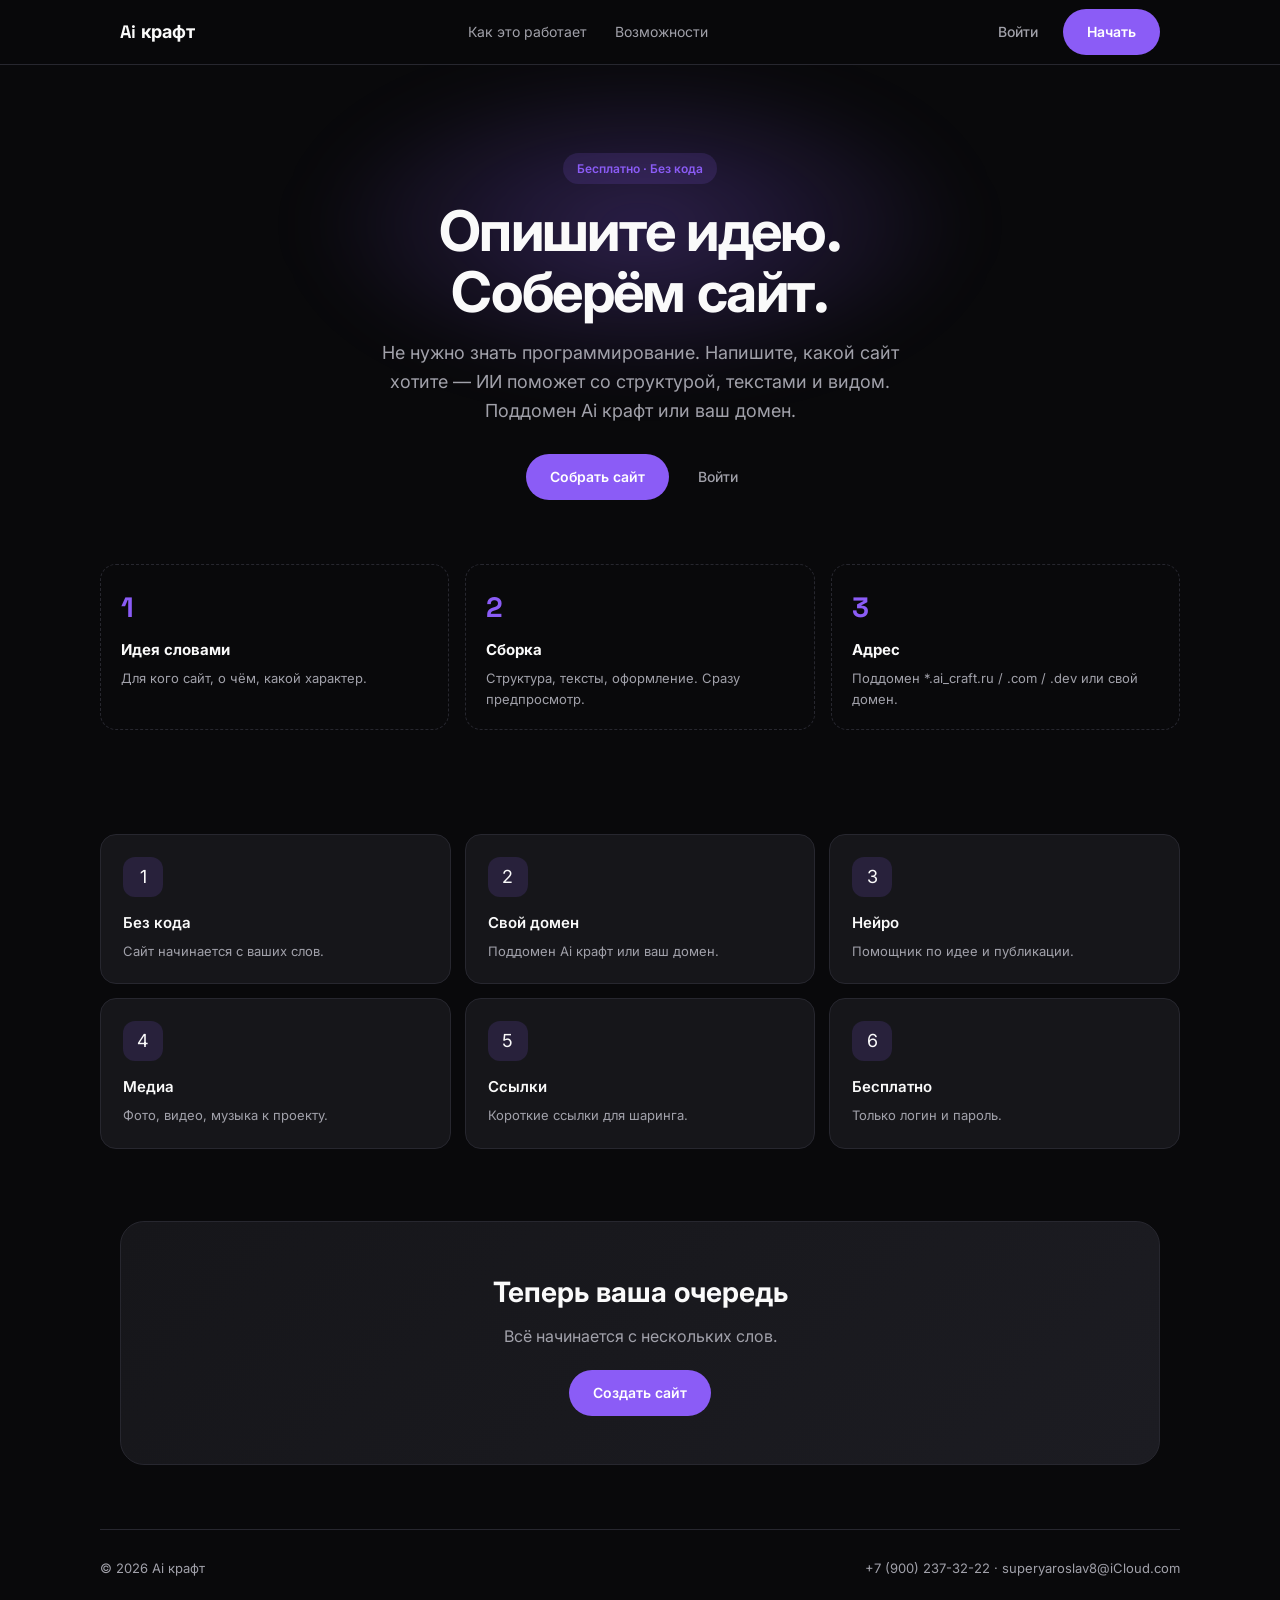
==== index.html @ 7af2c80d "Host-AI style: describe idea, build, choose subdomain or custom domain" ====
<!DOCTYPE html>
<html lang="ru">
<head>
  <meta charset="UTF-8">
  <meta name="viewport" content="width=device-width, initial-scale=1">
  <title>Ai крафт — опишите идею, соберём сайт</title>
  <meta name="description" content="Создайте и разместите сайт с помощью ИИ. Без кода. Поддомен или свой домен.">
  <link rel="stylesheet" href="css/style.css">
  <link href="https://fonts.googleapis.com/css2?family=Inter:wght@400;500;600;700&family=Space+Grotesk:wght@600;700&display=swap" rel="stylesheet">
</head>
<body>
  <header class="header">
    <div class="container header-inner">
      <a href="index.html" class="logo">Ai крафт</a>
      <nav class="nav">
        <a href="#how">Как это работает</a>
        <a href="#features">Возможности</a>
      </nav>
      <div class="header-actions">
        <a class="btn-ghost" href="pages/login.html">Войти</a>
        <a class="btn-primary" href="pages/register.html">Начать</a>
      </div>
    </div>
  </header>
  <section class="hero container">
    <div class="hero-glow"></div>
    <div class="hero-badge">Бесплатно · Без кода</div>
    <h1>Опишите идею.<br>Соберём сайт.</h1>
    <p>Не нужно знать программирование. Напишите, какой сайт хотите — ИИ поможет со структурой, текстами и видом. Поддомен Ai крафт или ваш домен.</p>
    <div class="hero-cta">
      <a class="btn-primary" href="pages/register.html">Собрать сайт</a>
      <a class="btn-ghost" href="pages/login.html">Войти</a>
    </div>
  </section>
  <section class="container steps" id="how">
    <div class="steps-grid">
      <div class="step"><div class="step-n">1</div><h3>Идея словами</h3><p>Для кого сайт, о чём, какой характер.</p></div>
      <div class="step"><div class="step-n">2</div><h3>Сборка</h3><p>Структура, тексты, оформление. Сразу предпросмотр.</p></div>
      <div class="step"><div class="step-n">3</div><h3>Адрес</h3><p>Поддомен *.ai_craft.ru / .com / .dev или свой домен.</p></div>
    </div>
  </section>
  <section class="container features" id="features">
    <div class="feature"><div class="feature-ico">1</div><h3>Без кода</h3><p>Сайт начинается с ваших слов.</p></div>
    <div class="feature"><div class="feature-ico">2</div><h3>Свой домен</h3><p>Поддомен Ai крафт или ваш домен.</p></div>
    <div class="feature"><div class="feature-ico">3</div><h3>Нейро</h3><p>Помощник по идее и публикации.</p></div>
    <div class="feature"><div class="feature-ico">4</div><h3>Медиа</h3><p>Фото, видео, музыка к проекту.</p></div>
    <div class="feature"><div class="feature-ico">5</div><h3>Ссылки</h3><p>Короткие ссылки для шаринга.</p></div>
    <div class="feature"><div class="feature-ico">6</div><h3>Бесплатно</h3><p>Только логин и пароль.</p></div>
  </section>
  <div class="container"><div class="cta-block"><h2>Теперь ваша очередь</h2><p>Всё начинается с нескольких слов.</p><a class="btn-primary" href="pages/register.html">Создать сайт</a></div></div>
  <footer class="container footer-mini"><span>© 2026 Ai крафт</span><span><a href="tel:+79002373222">+7 (900) 237-32-22</a> · <a href="mailto:superyaroslav8@iCloud.com">superyaroslav8@iCloud.com</a></span></footer>
  <script src="js/core.js"></script>
</body>
</html>
---- css/style.css ----
/* Ai крафт — clean, stylish, simple */
*,*::before,*::after{box-sizing:border-box;margin:0;padding:0}
:root,[data-theme="dark"]{
  --bg:#09090b;--bg-alt:#0f0f12;--surface:#16161a;--surface-2:#1c1c22;
  --border:#27272f;--text:#fafafa;--text-muted:#a1a1aa;
  --accent:#8b5cf6;--accent-soft:rgba(139,92,246,.15);
  --danger:#f87171;--ok:#34d399;--radius:16px;
  --shadow:0 20px 50px rgba(0,0,0,.4);
  --font:Inter,system-ui,-apple-system,sans-serif;
  --display:"Space Grotesk",Inter,sans-serif;
}
[data-theme="light"]{
  --bg:#fafafa;--bg-alt:#ffffff;--surface:#ffffff;--surface-2:#f4f4f5;
  --border:#e4e4e7;--text:#18181b;--text-muted:#71717a;
  --accent-soft:rgba(139,92,246,.1);
  --shadow:0 20px 50px rgba(0,0,0,.08);
}
html{scroll-behavior:smooth}
body{font-family:var(--font);background:var(--bg);color:var(--text);line-height:1.6;min-height:100vh;-webkit-font-smoothing:antialiased}
a{color:inherit;text-decoration:none}
button,input,textarea,select{font:inherit}
button{cursor:pointer;border:none;background:none;color:inherit}
.container{max-width:1080px;margin:0 auto;padding:0 20px}
.btn-primary{display:inline-flex;align-items:center;justify-content:center;gap:8px;padding:12px 24px;background:var(--accent);color:#fff;font-weight:600;font-size:14px;border-radius:999px;transition:transform .15s,box-shadow .15s,opacity .15s}
.btn-primary:hover{transform:translateY(-1px);box-shadow:0 10px 28px color-mix(in srgb,var(--accent) 45%,transparent)}
.btn-primary:disabled{opacity:.55;pointer-events:none}
.btn-ghost{display:inline-flex;align-items:center;padding:10px 16px;border-radius:999px;color:var(--text-muted);border:1px solid transparent;font-size:14px;font-weight:500;transition:.15s}
.btn-ghost:hover{color:var(--text);border-color:var(--border);background:var(--surface)}
.btn-sm{padding:8px 14px;font-size:13px}
.btn-block{width:100%}
.header{position:sticky;top:0;z-index:50;background:color-mix(in srgb,var(--bg) 80%,transparent);backdrop-filter:blur(18px);border-bottom:1px solid var(--border)}
.header-inner{display:flex;align-items:center;justify-content:space-between;height:64px}
.logo{display:flex;align-items:center;gap:10px;font-family:var(--display);font-weight:700;font-size:18px}
.logo-mark{width:30px;height:30px;border-radius:9px;background:linear-gradient(135deg,var(--accent),#ec4899);display:grid;place-items:center;color:#fff;font-size:13px}
.nav{display:flex;gap:28px}
.nav a{font-size:14px;color:var(--text-muted)}
.nav a:hover{color:var(--text)}
.header-actions{display:flex;gap:8px;align-items:center}
.hero{padding:88px 0 64px;text-align:center;position:relative}
.hero-glow{position:absolute;left:50%;top:0;transform:translateX(-50%);width:min(680px,90vw);height:320px;background:radial-gradient(ellipse at center,color-mix(in srgb,var(--accent) 28%,transparent),transparent 70%);filter:blur(30px);pointer-events:none}
.hero-badge{display:inline-flex;padding:6px 14px;border-radius:999px;background:var(--accent-soft);color:var(--accent);font-size:12px;font-weight:600;margin-bottom:18px}
.hero h1{position:relative;font-family:var(--display);font-size:clamp(34px,5.5vw,56px);line-height:1.08;letter-spacing:-.03em;margin-bottom:16px;font-weight:700}
.hero p{position:relative;color:var(--text-muted);font-size:clamp(15px,2vw,18px);max-width:520px;margin:0 auto 28px}
.hero-cta{position:relative;display:flex;gap:12px;justify-content:center;flex-wrap:wrap}
.features{display:grid;grid-template-columns:repeat(3,1fr);gap:14px;padding:24px 0 72px}
.feature{background:var(--surface);border:1px solid var(--border);border-radius:var(--radius);padding:22px;transition:border-color .2s,transform .2s}
.feature:hover{border-color:color-mix(in srgb,var(--accent) 40%,var(--border));transform:translateY(-2px)}
.feature-ico{width:40px;height:40px;border-radius:12px;background:var(--accent-soft);display:grid;place-items:center;font-size:18px;margin-bottom:14px}
.feature h3{font-size:15px;font-weight:600;margin-bottom:6px}
.feature p{font-size:13px;color:var(--text-muted);line-height:1.55}
.steps{padding:0 0 80px}
.steps-grid{display:grid;grid-template-columns:repeat(3,1fr);gap:16px}
.step{padding:20px;border-radius:var(--radius);border:1px dashed var(--border)}
.step-n{font-family:var(--display);font-size:28px;font-weight:700;color:var(--accent);margin-bottom:8px}
.step h3{font-size:15px;margin-bottom:6px}
.step p{font-size:13px;color:var(--text-muted)}
.cta-block{text-align:center;padding:48px 24px;margin:0 0 64px;border-radius:24px;background:linear-gradient(135deg,var(--surface),var(--surface-2));border:1px solid var(--border)}
.cta-block h2{font-family:var(--display);font-size:28px;margin-bottom:10px}
.cta-block p{color:var(--text-muted);margin-bottom:20px}
.footer-mini{padding:28px 0 40px;border-top:1px solid var(--border);font-size:13px;color:var(--text-muted);display:flex;flex-wrap:wrap;gap:12px;justify-content:space-between}
.footer-mini a:hover{color:var(--accent)}
.auth-page{min-height:100vh;display:grid;place-items:center;padding:24px;background:radial-gradient(ellipse at 50% 0%,color-mix(in srgb,var(--accent) 18%,transparent),transparent 55%),var(--bg)}
.auth-card{width:100%;max-width:380px;background:var(--surface);border:1px solid var(--border);border-radius:20px;padding:32px 26px;box-shadow:var(--shadow)}
.auth-card h1{font-family:var(--display);font-size:24px;text-align:center;margin:14px 0 4px}
.auth-card .sub{text-align:center;color:var(--text-muted);font-size:13px;margin-bottom:22px}
.form-group{margin-bottom:12px}
.form-group label{display:block;font-size:12px;color:var(--text-muted);margin-bottom:6px;font-weight:500}
.form-group input,.form-group textarea,.form-group select{width:100%;padding:12px 14px;border-radius:12px;border:1px solid var(--border);background:var(--bg);color:var(--text);outline:none}
.form-group input:focus,.form-group textarea:focus{border-color:var(--accent)}
.form-group textarea{min-height:110px;resize:vertical}
.auth-error{display:none;background:rgba(248,113,113,.12);border:1px solid rgba(248,113,113,.3);color:var(--danger);padding:10px 12px;border-radius:10px;font-size:13px;margin-bottom:12px}
.auth-error.show{display:block}
.auth-foot{text-align:center;margin-top:16px;font-size:13px;color:var(--text-muted)}
.auth-foot a{color:var(--accent);font-weight:600}
.app{display:flex;min-height:100vh}
.sidebar{width:240px;background:var(--bg-alt);border-right:1px solid var(--border);padding:16px 12px;display:flex;flex-direction:column;position:fixed;inset:0 auto 0 0;z-index:40}
.sidebar .logo{padding:8px 10px;margin-bottom:20px}
.side-nav{display:flex;flex-direction:column;gap:2px;flex:1}
.side-nav a{display:flex;align-items:center;gap:10px;padding:10px 12px;border-radius:10px;font-size:13px;color:var(--text-muted)}
.side-nav a:hover{background:var(--surface);color:var(--text)}
.side-nav a.active{background:var(--accent-soft);color:var(--accent);font-weight:600}
.side-user{border-top:1px solid var(--border);padding:14px 10px 6px;font-size:12px;color:var(--text-muted)}
.side-user strong{display:block;color:var(--text);font-size:13px;margin-bottom:4px}
.main{margin-left:240px;flex:1;padding:24px 28px;min-width:0}
.page-head{display:flex;align-items:center;justify-content:space-between;gap:14px;margin-bottom:22px;flex-wrap:wrap}
.page-head h1{font-family:var(--display);font-size:24px;font-weight:700}
.grid-cards{display:grid;grid-template-columns:repeat(auto-fill,minmax(250px,1fr));gap:14px}
.card{background:var(--surface);border:1px solid var(--border);border-radius:var(--radius);padding:18px}
.card h3{font-size:15px;margin-bottom:4px}
.card .meta{font-size:12px;color:var(--accent);margin-bottom:8px;font-weight:500}
.card p{font-size:13px;color:var(--text-muted);margin-bottom:12px}
.card-actions{display:flex;flex-wrap:wrap;gap:6px}
.card-actions a,.card-actions button{font-size:12px;padding:7px 11px;border-radius:8px;background:var(--bg);border:1px solid var(--border);color:var(--text-muted)}
.empty{text-align:center;padding:56px 20px;color:var(--text-muted);background:var(--surface);border:1px dashed var(--border);border-radius:var(--radius)}
.empty h3{color:var(--text);margin-bottom:6px;font-size:17px}
.create-layout{display:grid;grid-template-columns:1fr 1fr;gap:16px}
.prompt-box,.preview-panel{background:var(--surface);border:1px solid var(--border);border-radius:18px}
.prompt-box{padding:22px}
.prompt-box h2{font-family:var(--display);font-size:20px;margin-bottom:6px}
.prompt-box .hint{color:var(--text-muted);font-size:13px;margin-bottom:16px}
.domain-row{display:flex;gap:8px;flex-wrap:wrap;margin:10px 0 16px}
.chip{padding:8px 12px;border-radius:999px;border:1px solid var(--border);font-size:12px;cursor:pointer;background:var(--bg)}
.chip.active{border-color:var(--accent);background:var(--accent-soft);color:var(--accent);font-weight:600}
.preview-panel{overflow:hidden;min-height:400px;display:flex;flex-direction:column}
.preview-bar{display:flex;align-items:center;gap:8px;padding:10px 14px;border-bottom:1px solid var(--border);background:var(--surface-2);font-size:12px;color:var(--text-muted)}
.dot{width:8px;height:8px;border-radius:50%}
.dot.r{background:#ff5f57}.dot.y{background:#febc2e}.dot.g{background:#28c840}
.preview-frame{flex:1;border:0;width:100%;background:#fff;min-height:340px}
.editor-shell{display:flex;flex-direction:column;height:calc(100vh - 100px);background:var(--bg);border:1px solid var(--border);border-radius:14px;overflow:hidden}
.editor-toolbar{display:flex;align-items:center;justify-content:space-between;padding:8px 12px;background:var(--surface-2);border-bottom:1px solid var(--border);font-size:12px;color:var(--text-muted)}
.editor-body{display:grid;grid-template-columns:1fr 1fr;flex:1;min-height:0}
.editor-code{display:flex;flex-direction:column;min-height:0;border-right:1px solid var(--border)}
.editor-tabs{display:flex;gap:2px;background:var(--surface-2);padding:6px 8px;overflow-x:auto}
[data-tabs="bottom"] .editor-tabs{order:2;border-top:1px solid var(--border)}
.tab{padding:7px 12px;border-radius:8px;font-size:12px;color:var(--text-muted)}
.tab.active{background:var(--surface);color:var(--text);font-weight:600}
.editor-area{flex:1;min-height:0;order:1}
.editor-area textarea{width:100%;height:100%;min-height:280px;border:0;resize:none;padding:14px;background:var(--bg);color:var(--text);font-family:ui-monospace,Menlo,Consolas,monospace;font-size:13px;line-height:1.55;outline:none}
.editor-preview iframe{width:100%;height:100%;border:0;min-height:280px;background:#fff}
.settings-grid{display:grid;gap:12px;max-width:560px}
.setting-row{display:flex;align-items:center;justify-content:space-between;gap:14px;padding:16px;background:var(--surface);border:1px solid var(--border);border-radius:var(--radius)}
.setting-row h3{font-size:14px}
.setting-row p{font-size:12px;color:var(--text-muted)}
.swatches{display:flex;gap:8px;flex-wrap:wrap}
.swatch{width:28px;height:28px;border-radius:50%;border:2px solid transparent;cursor:pointer}
.swatch.active{border-color:var(--text);box-shadow:0 0 0 2px var(--bg),0 0 0 4px var(--accent)}
.toggle-group{display:flex;gap:6px}
.toggle-group button{padding:8px 12px;border-radius:8px;border:1px solid var(--border);font-size:12px;background:var(--bg)}
.toggle-group button.active{border-color:var(--accent);background:var(--accent-soft);color:var(--accent);font-weight:600}
.neuro-layout{display:grid;grid-template-columns:1fr minmax(280px,360px);gap:16px}
.neuro-panel{background:var(--surface);border:1px solid var(--border);border-radius:16px;display:flex;flex-direction:column;height:min(68vh,540px);overflow:hidden}
.neuro-head{display:flex;gap:12px;align-items:center;padding:14px 16px;border-bottom:1px solid var(--border)}
.neuro-avatar{width:36px;height:36px;border-radius:11px;background:linear-gradient(135deg,var(--accent),#ec4899);color:#fff;display:grid;place-items:center;font-weight:700}
.neuro-sub{font-size:12px;color:var(--text-muted)}
.neuro-messages{flex:1;overflow:auto;padding:14px;display:flex;flex-direction:column;gap:8px}
.neuro-bubble{max-width:88%;padding:10px 12px;border-radius:14px;font-size:13px;line-height:1.5}
.neuro-bubble.bot{background:var(--surface-2);align-self:flex-start}
.neuro-bubble.user{background:var(--accent);color:#fff;align-self:flex-end}
.neuro-form{display:flex;gap:8px;padding:12px;border-top:1px solid var(--border)}
.neuro-form input{flex:1;padding:10px 12px;border-radius:12px;border:1px solid var(--border);background:var(--bg);color:var(--text);outline:none}
.table{width:100%;border-collapse:collapse;font-size:13px}
.table th,.table td{text-align:left;padding:12px 10px;border-bottom:1px solid var(--border)}
.table th{color:var(--text-muted);font-weight:500;font-size:12px}
.mobile-nav{display:none;position:fixed;bottom:0;left:0;right:0;z-index:45;background:var(--bg-alt);border-top:1px solid var(--border);padding:8px 6px calc(8px + env(safe-area-inset-bottom));justify-content:space-around}
.mobile-nav a{font-size:11px;color:var(--text-muted);text-align:center;padding:6px 4px;border-radius:8px;min-width:56px}
.mobile-nav a.active{color:var(--accent);background:var(--accent-soft)}
@media(max-width:900px){.features,.steps-grid{grid-template-columns:1fr 1fr}.create-layout,.editor-body,.neuro-layout{grid-template-columns:1fr}.nav{display:none}}
@media(max-width:720px){.sidebar{display:none}.main{margin-left:0;padding:16px 14px 88px}.features,.steps-grid{grid-template-columns:1fr}.mobile-nav{display:flex}.hero{padding:64px 0 48px}}
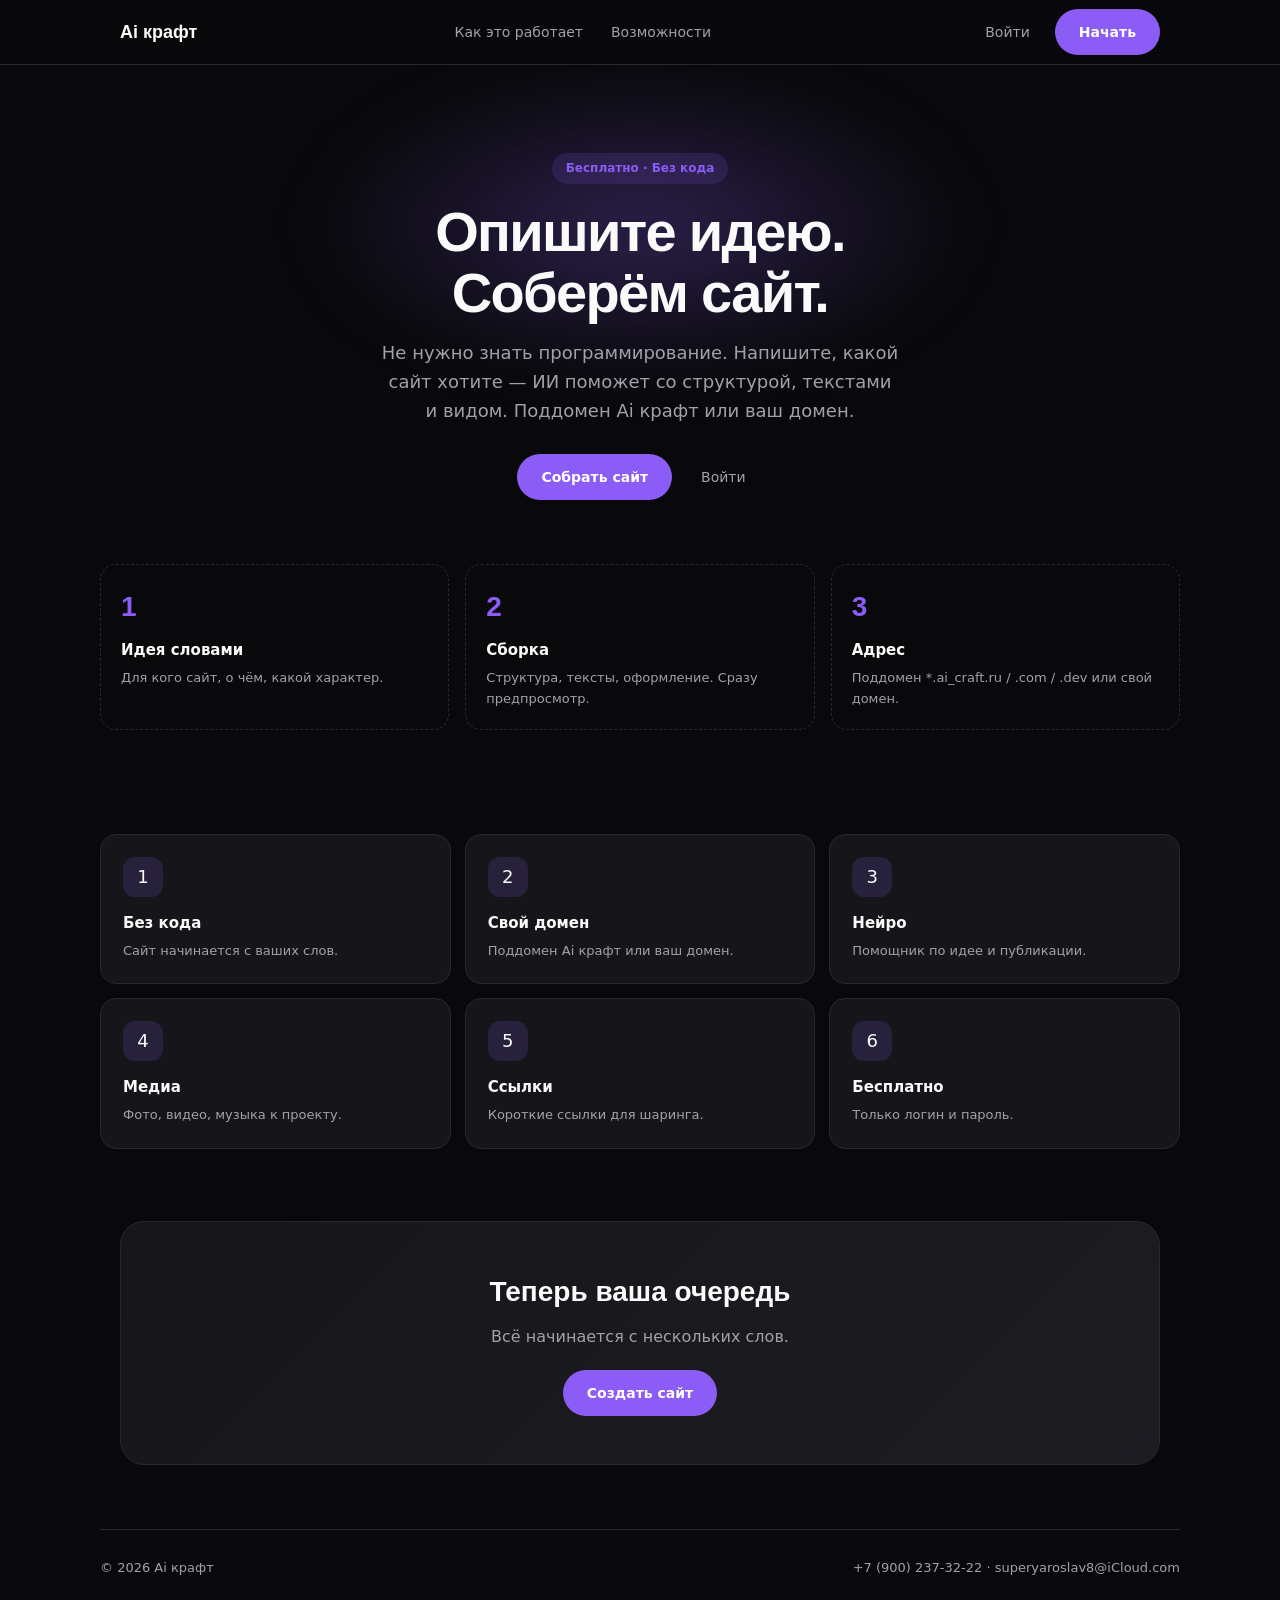
==== commit f08dd87c: "perf: system fonts, defer JS, lighter effects, no Google Fonts on landing" ====
--- a/index.html
+++ b/index.html
@@ -6,7 +6,6 @@
   <title>Ai крафт — опишите идею, соберём сайт</title>
   <meta name="description" content="Создайте и разместите сайт с помощью ИИ. Без кода. Поддомен или свой домен.">
   <link rel="stylesheet" href="css/style.css">
-  <link href="https://fonts.googleapis.com/css2?family=Inter:wght@400;500;600;700&family=Space+Grotesk:wght@600;700&display=swap" rel="stylesheet">
 </head>
 <body>
   <header class="header">
@@ -23,7 +22,7 @@
     </div>
   </header>
   <section class="hero container">
-    <div class="hero-glow"></div>
+    <div class="hero-glow" aria-hidden="true"></div>
     <div class="hero-badge">Бесплатно · Без кода</div>
     <h1>Опишите идею.<br>Соберём сайт.</h1>
     <p>Не нужно знать программирование. Напишите, какой сайт хотите — ИИ поможет со структурой, текстами и видом. Поддомен Ai крафт или ваш домен.</p>
@@ -47,8 +46,17 @@
     <div class="feature"><div class="feature-ico">5</div><h3>Ссылки</h3><p>Короткие ссылки для шаринга.</p></div>
     <div class="feature"><div class="feature-ico">6</div><h3>Бесплатно</h3><p>Только логин и пароль.</p></div>
   </section>
-  <div class="container"><div class="cta-block"><h2>Теперь ваша очередь</h2><p>Всё начинается с нескольких слов.</p><a class="btn-primary" href="pages/register.html">Создать сайт</a></div></div>
-  <footer class="container footer-mini"><span>© 2026 Ai крафт</span><span><a href="tel:+79002373222">+7 (900) 237-32-22</a> · <a href="mailto:superyaroslav8@iCloud.com">superyaroslav8@iCloud.com</a></span></footer>
-  <script src="js/core.js"></script>
+  <div class="container">
+    <div class="cta-block">
+      <h2>Теперь ваша очередь</h2>
+      <p>Всё начинается с нескольких слов.</p>
+      <a class="btn-primary" href="pages/register.html">Создать сайт</a>
+    </div>
+  </div>
+  <footer class="container footer-mini">
+    <span>© 2026 Ai крафт</span>
+    <span><a href="tel:+79002373222">+7 (900) 237-32-22</a> · <a href="mailto:superyaroslav8@iCloud.com">superyaroslav8@iCloud.com</a></span>
+  </footer>
+  <script src="js/core.js" defer></script>
 </body>
 </html>
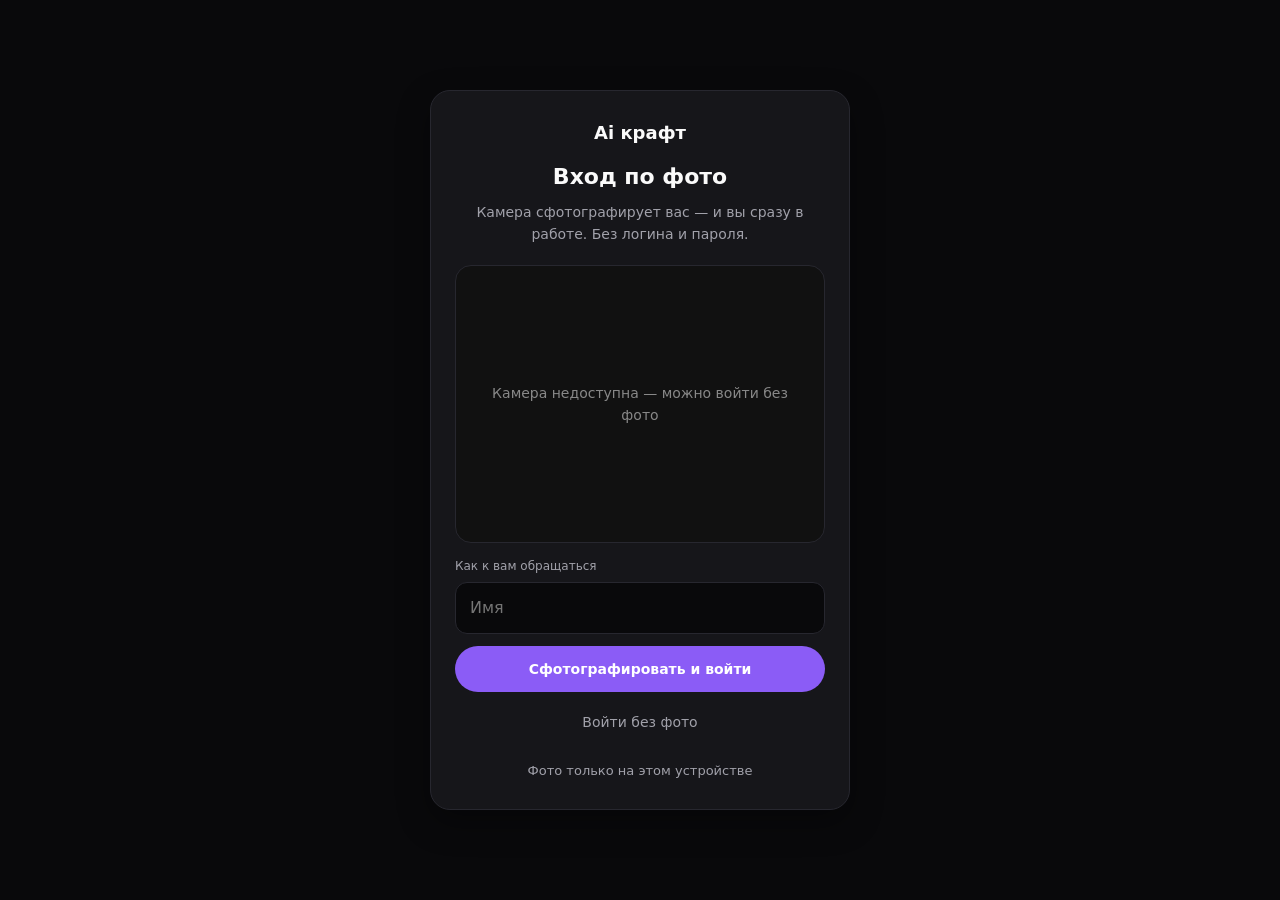
==== commit 8f8a755e: "Photo auth gate — no login password" ====
--- a/index.html
+++ b/index.html
@@ -3,60 +3,79 @@
 <head>
   <meta charset="UTF-8">
   <meta name="viewport" content="width=device-width, initial-scale=1">
-  <title>Ai крафт — опишите идею, соберём сайт</title>
-  <meta name="description" content="Создайте и разместите сайт с помощью ИИ. Без кода. Поддомен или свой домен.">
+  <title>Ai крафт — вход по фото</title>
+  <meta name="description" content="Войдите по фото и соберите сайт. Бесплатно.">
   <link rel="stylesheet" href="css/style.css">
+  <style>
+    .gate{min-height:100vh;display:grid;place-items:center;padding:24px;background:var(--bg)}
+    .gate-card{width:100%;max-width:420px;background:var(--surface);border:1px solid var(--border);border-radius:20px;padding:28px 24px;box-shadow:var(--shadow)}
+    .gate-card h1{font-size:22px;text-align:center;margin:12px 0 6px;font-weight:700}
+    .gate-card .lead{text-align:center;color:var(--text-muted);font-size:14px;margin-bottom:20px}
+    .cam-box{position:relative;aspect-ratio:4/3;background:#111;border-radius:16px;overflow:hidden;margin-bottom:14px;border:1px solid var(--border)}
+    .cam-box video,.cam-box img{width:100%;height:100%;object-fit:cover;display:block}
+    .cam-box .ph{position:absolute;inset:0;display:grid;place-items:center;color:#888;font-size:14px;padding:16px;text-align:center}
+    .gate-actions{display:flex;flex-direction:column;gap:8px}
+    .gate-alt{text-align:center;margin-top:16px;font-size:13px;color:var(--text-muted)}
+    .check{display:none;text-align:center;padding:12px;border-radius:12px;background:rgba(52,211,153,.12);color:var(--ok);font-size:14px;margin-bottom:12px}
+    .check.on{display:block}
+  </style>
 </head>
 <body>
-  <header class="header">
-    <div class="container header-inner">
-      <a href="index.html" class="logo">Ai крафт</a>
-      <nav class="nav">
-        <a href="#how">Как это работает</a>
-        <a href="#features">Возможности</a>
-      </nav>
-      <div class="header-actions">
-        <a class="btn-ghost" href="pages/login.html">Войти</a>
-        <a class="btn-primary" href="pages/register.html">Начать</a>
+  <div class="gate" id="gate">
+    <div class="gate-card">
+      <div class="logo" style="justify-content:center;display:flex">Ai крафт</div>
+      <h1>Вход по фото</h1>
+      <p class="lead">Камера сфотографирует вас — и вы сразу в работе. Без логина и пароля.</p>
+      <div class="check" id="check">Проверено. Открываем кабинет…</div>
+      <div class="cam-box" id="camBox">
+        <video id="video" autoplay playsinline muted></video>
+        <img id="shot" alt="" hidden>
+        <div class="ph" id="ph">Разрешите камеру или войдите без фото</div>
       </div>
-    </div>
-  </header>
-  <section class="hero container">
-    <div class="hero-glow" aria-hidden="true"></div>
-    <div class="hero-badge">Бесплатно · Без кода</div>
-    <h1>Опишите идею.<br>Соберём сайт.</h1>
-    <p>Не нужно знать программирование. Напишите, какой сайт хотите — ИИ поможет со структурой, текстами и видом. Поддомен Ai крафт или ваш домен.</p>
-    <div class="hero-cta">
-      <a class="btn-primary" href="pages/register.html">Собрать сайт</a>
-      <a class="btn-ghost" href="pages/login.html">Войти</a>
-    </div>
-  </section>
-  <section class="container steps" id="how">
-    <div class="steps-grid">
-      <div class="step"><div class="step-n">1</div><h3>Идея словами</h3><p>Для кого сайт, о чём, какой характер.</p></div>
-      <div class="step"><div class="step-n">2</div><h3>Сборка</h3><p>Структура, тексты, оформление. Сразу предпросмотр.</p></div>
-      <div class="step"><div class="step-n">3</div><h3>Адрес</h3><p>Поддомен *.ai_craft.ru / .com / .dev или свой домен.</p></div>
-    </div>
-  </section>
-  <section class="container features" id="features">
-    <div class="feature"><div class="feature-ico">1</div><h3>Без кода</h3><p>Сайт начинается с ваших слов.</p></div>
-    <div class="feature"><div class="feature-ico">2</div><h3>Свой домен</h3><p>Поддомен Ai крафт или ваш домен.</p></div>
-    <div class="feature"><div class="feature-ico">3</div><h3>Нейро</h3><p>Помощник по идее и публикации.</p></div>
-    <div class="feature"><div class="feature-ico">4</div><h3>Медиа</h3><p>Фото, видео, музыка к проекту.</p></div>
-    <div class="feature"><div class="feature-ico">5</div><h3>Ссылки</h3><p>Короткие ссылки для шаринга.</p></div>
-    <div class="feature"><div class="feature-ico">6</div><h3>Бесплатно</h3><p>Только логин и пароль.</p></div>
-  </section>
-  <div class="container">
-    <div class="cta-block">
-      <h2>Теперь ваша очередь</h2>
-      <p>Всё начинается с нескольких слов.</p>
-      <a class="btn-primary" href="pages/register.html">Создать сайт</a>
+      <div class="form-group">
+        <label>Как к вам обращаться</label>
+        <input id="name" placeholder="Имя" autocomplete="name">
+      </div>
+      <div class="gate-actions">
+        <button type="button" class="btn-primary btn-block" id="btnSnap">Сфотографировать и войти</button>
+        <button type="button" class="btn-ghost btn-block" id="btnSkip" style="justify-content:center">Войти без фото</button>
+      </div>
+      <p class="gate-alt">Фото только на этом устройстве</p>
     </div>
   </div>
-  <footer class="container footer-mini">
-    <span>© 2026 Ai крафт</span>
-    <span><a href="tel:+79002373222">+7 (900) 237-32-22</a> · <a href="mailto:superyaroslav8@iCloud.com">superyaroslav8@iCloud.com</a></span>
-  </footer>
   <script src="js/core.js" defer></script>
+  <script>
+    document.addEventListener('DOMContentLoaded', async () => {
+      AC.applyTheme();
+      if (AC.getSession()) { location.href = 'pages/dashboard.html'; return; }
+      const video = document.getElementById('video');
+      const shot = document.getElementById('shot');
+      const ph = document.getElementById('ph');
+      let stream = null, photoData = null;
+      try {
+        stream = await navigator.mediaDevices.getUserMedia({ video: { facingMode: 'user' }, audio: false });
+        video.srcObject = stream; ph.hidden = true;
+      } catch (e) { ph.textContent = 'Камера недоступна — можно войти без фото'; }
+      function stopCam() { if (stream) stream.getTracks().forEach(t => t.stop()); }
+      function enter(withPhoto) {
+        const name = document.getElementById('name').value.trim() || 'Гость';
+        document.getElementById('check').classList.add('on');
+        AC.enterWithPhoto({ name, photoDataUrl: withPhoto ? photoData : null });
+        stopCam();
+        setTimeout(() => { location.href = 'pages/dashboard.html'; }, 500);
+      }
+      document.getElementById('btnSnap').onclick = () => {
+        if (stream && video.videoWidth) {
+          const c = document.createElement('canvas');
+          c.width = video.videoWidth; c.height = video.videoHeight;
+          c.getContext('2d').drawImage(video, 0, 0);
+          photoData = c.toDataURL('image/jpeg', 0.85);
+          shot.src = photoData; shot.hidden = false; video.hidden = true; ph.hidden = true;
+        }
+        enter(!!photoData);
+      };
+      document.getElementById('btnSkip').onclick = () => enter(false);
+    });
+  </script>
 </body>
 </html>
--- a/css/style.css
+++ b/css/style.css
@@ -1,19 +1,18 @@
-/* Ai крафт — clean, stylish, simple */
 *,*::before,*::after{box-sizing:border-box;margin:0;padding:0}
 :root,[data-theme="dark"]{
   --bg:#09090b;--bg-alt:#0f0f12;--surface:#16161a;--surface-2:#1c1c22;
   --border:#27272f;--text:#fafafa;--text-muted:#a1a1aa;
   --accent:#8b5cf6;--accent-soft:rgba(139,92,246,.15);
   --danger:#f87171;--ok:#34d399;--radius:16px;
-  --shadow:0 20px 50px rgba(0,0,0,.4);
-  --font:Inter,system-ui,-apple-system,sans-serif;
-  --display:"Space Grotesk",Inter,sans-serif;
+  --shadow:0 12px 32px rgba(0,0,0,.35);
+  --font:system-ui,-apple-system,BlinkMacSystemFont,"Segoe UI",Roboto,sans-serif;
+  --display:system-ui,-apple-system,BlinkMacSystemFont,"Segoe UI",sans-serif;
 }
 [data-theme="light"]{
   --bg:#fafafa;--bg-alt:#ffffff;--surface:#ffffff;--surface-2:#f4f4f5;
   --border:#e4e4e7;--text:#18181b;--text-muted:#71717a;
   --accent-soft:rgba(139,92,246,.1);
-  --shadow:0 20px 50px rgba(0,0,0,.08);
+  --shadow:0 8px 24px rgba(0,0,0,.06);
 }
 html{scroll-behavior:smooth}
 body{font-family:var(--font);background:var(--bg);color:var(--text);line-height:1.6;min-height:100vh;-webkit-font-smoothing:antialiased}
@@ -22,44 +21,44 @@
 button{cursor:pointer;border:none;background:none;color:inherit}
 .container{max-width:1080px;margin:0 auto;padding:0 20px}
 .btn-primary{display:inline-flex;align-items:center;justify-content:center;gap:8px;padding:12px 24px;background:var(--accent);color:#fff;font-weight:600;font-size:14px;border-radius:999px;transition:transform .15s,box-shadow .15s,opacity .15s}
-.btn-primary:hover{transform:translateY(-1px);box-shadow:0 10px 28px color-mix(in srgb,var(--accent) 45%,transparent)}
+.btn-primary:hover{transform:translateY(-1px);box-shadow:0 8px 20px rgba(139,92,246,.4)}
 .btn-primary:disabled{opacity:.55;pointer-events:none}
 .btn-ghost{display:inline-flex;align-items:center;padding:10px 16px;border-radius:999px;color:var(--text-muted);border:1px solid transparent;font-size:14px;font-weight:500;transition:.15s}
 .btn-ghost:hover{color:var(--text);border-color:var(--border);background:var(--surface)}
 .btn-sm{padding:8px 14px;font-size:13px}
 .btn-block{width:100%}
-.header{position:sticky;top:0;z-index:50;background:color-mix(in srgb,var(--bg) 80%,transparent);backdrop-filter:blur(18px);border-bottom:1px solid var(--border)}
+.header{position:sticky;top:0;z-index:50;background:rgba(9,9,11,.88);border-bottom:1px solid var(--border)}
+[data-theme="light"] .header{background:rgba(250,250,250,.9)}
 .header-inner{display:flex;align-items:center;justify-content:space-between;height:64px}
 .logo{display:flex;align-items:center;gap:10px;font-family:var(--display);font-weight:700;font-size:18px}
-.logo-mark{width:30px;height:30px;border-radius:9px;background:linear-gradient(135deg,var(--accent),#ec4899);display:grid;place-items:center;color:#fff;font-size:13px}
 .nav{display:flex;gap:28px}
 .nav a{font-size:14px;color:var(--text-muted)}
 .nav a:hover{color:var(--text)}
 .header-actions{display:flex;gap:8px;align-items:center}
 .hero{padding:88px 0 64px;text-align:center;position:relative}
-.hero-glow{position:absolute;left:50%;top:0;transform:translateX(-50%);width:min(680px,90vw);height:320px;background:radial-gradient(ellipse at center,color-mix(in srgb,var(--accent) 28%,transparent),transparent 70%);filter:blur(30px);pointer-events:none}
+.hero-glow{position:absolute;left:50%;top:0;transform:translateX(-50%);width:min(680px,90vw);height:280px;background:radial-gradient(ellipse at center,rgba(139,92,246,.22),transparent 70%);pointer-events:none}
 .hero-badge{display:inline-flex;padding:6px 14px;border-radius:999px;background:var(--accent-soft);color:var(--accent);font-size:12px;font-weight:600;margin-bottom:18px}
 .hero h1{position:relative;font-family:var(--display);font-size:clamp(34px,5.5vw,56px);line-height:1.08;letter-spacing:-.03em;margin-bottom:16px;font-weight:700}
 .hero p{position:relative;color:var(--text-muted);font-size:clamp(15px,2vw,18px);max-width:520px;margin:0 auto 28px}
 .hero-cta{position:relative;display:flex;gap:12px;justify-content:center;flex-wrap:wrap}
-.features{display:grid;grid-template-columns:repeat(3,1fr);gap:14px;padding:24px 0 72px}
-.feature{background:var(--surface);border:1px solid var(--border);border-radius:var(--radius);padding:22px;transition:border-color .2s,transform .2s}
-.feature:hover{border-color:color-mix(in srgb,var(--accent) 40%,var(--border));transform:translateY(-2px)}
+.features{display:grid;grid-template-columns:repeat(3,1fr);gap:14px;padding:24px 0 72px;content-visibility:auto}
+.feature{background:var(--surface);border:1px solid var(--border);border-radius:var(--radius);padding:22px}
+.feature:hover{border-color:rgba(139,92,246,.35)}
 .feature-ico{width:40px;height:40px;border-radius:12px;background:var(--accent-soft);display:grid;place-items:center;font-size:18px;margin-bottom:14px}
 .feature h3{font-size:15px;font-weight:600;margin-bottom:6px}
 .feature p{font-size:13px;color:var(--text-muted);line-height:1.55}
-.steps{padding:0 0 80px}
+.steps{padding:0 0 80px;content-visibility:auto}
 .steps-grid{display:grid;grid-template-columns:repeat(3,1fr);gap:16px}
 .step{padding:20px;border-radius:var(--radius);border:1px dashed var(--border)}
 .step-n{font-family:var(--display);font-size:28px;font-weight:700;color:var(--accent);margin-bottom:8px}
 .step h3{font-size:15px;margin-bottom:6px}
 .step p{font-size:13px;color:var(--text-muted)}
-.cta-block{text-align:center;padding:48px 24px;margin:0 0 64px;border-radius:24px;background:linear-gradient(135deg,var(--surface),var(--surface-2));border:1px solid var(--border)}
+.cta-block{text-align:center;padding:48px 24px;margin:0 0 64px;border-radius:24px;background:var(--surface);border:1px solid var(--border)}
 .cta-block h2{font-family:var(--display);font-size:28px;margin-bottom:10px}
 .cta-block p{color:var(--text-muted);margin-bottom:20px}
 .footer-mini{padding:28px 0 40px;border-top:1px solid var(--border);font-size:13px;color:var(--text-muted);display:flex;flex-wrap:wrap;gap:12px;justify-content:space-between}
 .footer-mini a:hover{color:var(--accent)}
-.auth-page{min-height:100vh;display:grid;place-items:center;padding:24px;background:radial-gradient(ellipse at 50% 0%,color-mix(in srgb,var(--accent) 18%,transparent),transparent 55%),var(--bg)}
+.auth-page{min-height:100vh;display:grid;place-items:center;padding:24px;background:var(--bg)}
 .auth-card{width:100%;max-width:380px;background:var(--surface);border:1px solid var(--border);border-radius:20px;padding:32px 26px;box-shadow:var(--shadow)}
 .auth-card h1{font-family:var(--display);font-size:24px;text-align:center;margin:14px 0 4px}
 .auth-card .sub{text-align:center;color:var(--text-muted);font-size:13px;margin-bottom:22px}
@@ -106,17 +105,6 @@
 .dot{width:8px;height:8px;border-radius:50%}
 .dot.r{background:#ff5f57}.dot.y{background:#febc2e}.dot.g{background:#28c840}
 .preview-frame{flex:1;border:0;width:100%;background:#fff;min-height:340px}
-.editor-shell{display:flex;flex-direction:column;height:calc(100vh - 100px);background:var(--bg);border:1px solid var(--border);border-radius:14px;overflow:hidden}
-.editor-toolbar{display:flex;align-items:center;justify-content:space-between;padding:8px 12px;background:var(--surface-2);border-bottom:1px solid var(--border);font-size:12px;color:var(--text-muted)}
-.editor-body{display:grid;grid-template-columns:1fr 1fr;flex:1;min-height:0}
-.editor-code{display:flex;flex-direction:column;min-height:0;border-right:1px solid var(--border)}
-.editor-tabs{display:flex;gap:2px;background:var(--surface-2);padding:6px 8px;overflow-x:auto}
-[data-tabs="bottom"] .editor-tabs{order:2;border-top:1px solid var(--border)}
-.tab{padding:7px 12px;border-radius:8px;font-size:12px;color:var(--text-muted)}
-.tab.active{background:var(--surface);color:var(--text);font-weight:600}
-.editor-area{flex:1;min-height:0;order:1}
-.editor-area textarea{width:100%;height:100%;min-height:280px;border:0;resize:none;padding:14px;background:var(--bg);color:var(--text);font-family:ui-monospace,Menlo,Consolas,monospace;font-size:13px;line-height:1.55;outline:none}
-.editor-preview iframe{width:100%;height:100%;border:0;min-height:280px;background:#fff}
 .settings-grid{display:grid;gap:12px;max-width:560px}
 .setting-row{display:flex;align-items:center;justify-content:space-between;gap:14px;padding:16px;background:var(--surface);border:1px solid var(--border);border-radius:var(--radius)}
 .setting-row h3{font-size:14px}
@@ -127,22 +115,14 @@
 .toggle-group{display:flex;gap:6px}
 .toggle-group button{padding:8px 12px;border-radius:8px;border:1px solid var(--border);font-size:12px;background:var(--bg)}
 .toggle-group button.active{border-color:var(--accent);background:var(--accent-soft);color:var(--accent);font-weight:600}
-.neuro-layout{display:grid;grid-template-columns:1fr minmax(280px,360px);gap:16px}
-.neuro-panel{background:var(--surface);border:1px solid var(--border);border-radius:16px;display:flex;flex-direction:column;height:min(68vh,540px);overflow:hidden}
-.neuro-head{display:flex;gap:12px;align-items:center;padding:14px 16px;border-bottom:1px solid var(--border)}
-.neuro-avatar{width:36px;height:36px;border-radius:11px;background:linear-gradient(135deg,var(--accent),#ec4899);color:#fff;display:grid;place-items:center;font-weight:700}
-.neuro-sub{font-size:12px;color:var(--text-muted)}
-.neuro-messages{flex:1;overflow:auto;padding:14px;display:flex;flex-direction:column;gap:8px}
-.neuro-bubble{max-width:88%;padding:10px 12px;border-radius:14px;font-size:13px;line-height:1.5}
-.neuro-bubble.bot{background:var(--surface-2);align-self:flex-start}
-.neuro-bubble.user{background:var(--accent);color:#fff;align-self:flex-end}
-.neuro-form{display:flex;gap:8px;padding:12px;border-top:1px solid var(--border)}
-.neuro-form input{flex:1;padding:10px 12px;border-radius:12px;border:1px solid var(--border);background:var(--bg);color:var(--text);outline:none}
 .table{width:100%;border-collapse:collapse;font-size:13px}
 .table th,.table td{text-align:left;padding:12px 10px;border-bottom:1px solid var(--border)}
 .table th{color:var(--text-muted);font-weight:500;font-size:12px}
 .mobile-nav{display:none;position:fixed;bottom:0;left:0;right:0;z-index:45;background:var(--bg-alt);border-top:1px solid var(--border);padding:8px 6px calc(8px + env(safe-area-inset-bottom));justify-content:space-around}
 .mobile-nav a{font-size:11px;color:var(--text-muted);text-align:center;padding:6px 4px;border-radius:8px;min-width:56px}
 .mobile-nav a.active{color:var(--accent);background:var(--accent-soft)}
-@media(max-width:900px){.features,.steps-grid{grid-template-columns:1fr 1fr}.create-layout,.editor-body,.neuro-layout{grid-template-columns:1fr}.nav{display:none}}
+.toast{position:fixed;bottom:24px;left:50%;transform:translateX(-50%) translateY(12px);background:var(--surface);border:1px solid var(--border);padding:12px 18px;border-radius:12px;font-size:13px;box-shadow:var(--shadow);z-index:200;opacity:0;transition:.2s;pointer-events:none}
+.toast.show{opacity:1;transform:translateX(-50%) translateY(0)}
+@media(max-width:900px){.features,.steps-grid{grid-template-columns:1fr 1fr}.create-layout{grid-template-columns:1fr}.nav{display:none}}
 @media(max-width:720px){.sidebar{display:none}.main{margin-left:0;padding:16px 14px 88px}.features,.steps-grid{grid-template-columns:1fr}.mobile-nav{display:flex}.hero{padding:64px 0 48px}}
+@media (prefers-reduced-motion:reduce){*,*::before,*::after{animation-duration:.01ms!important;transition-duration:.01ms!important}}
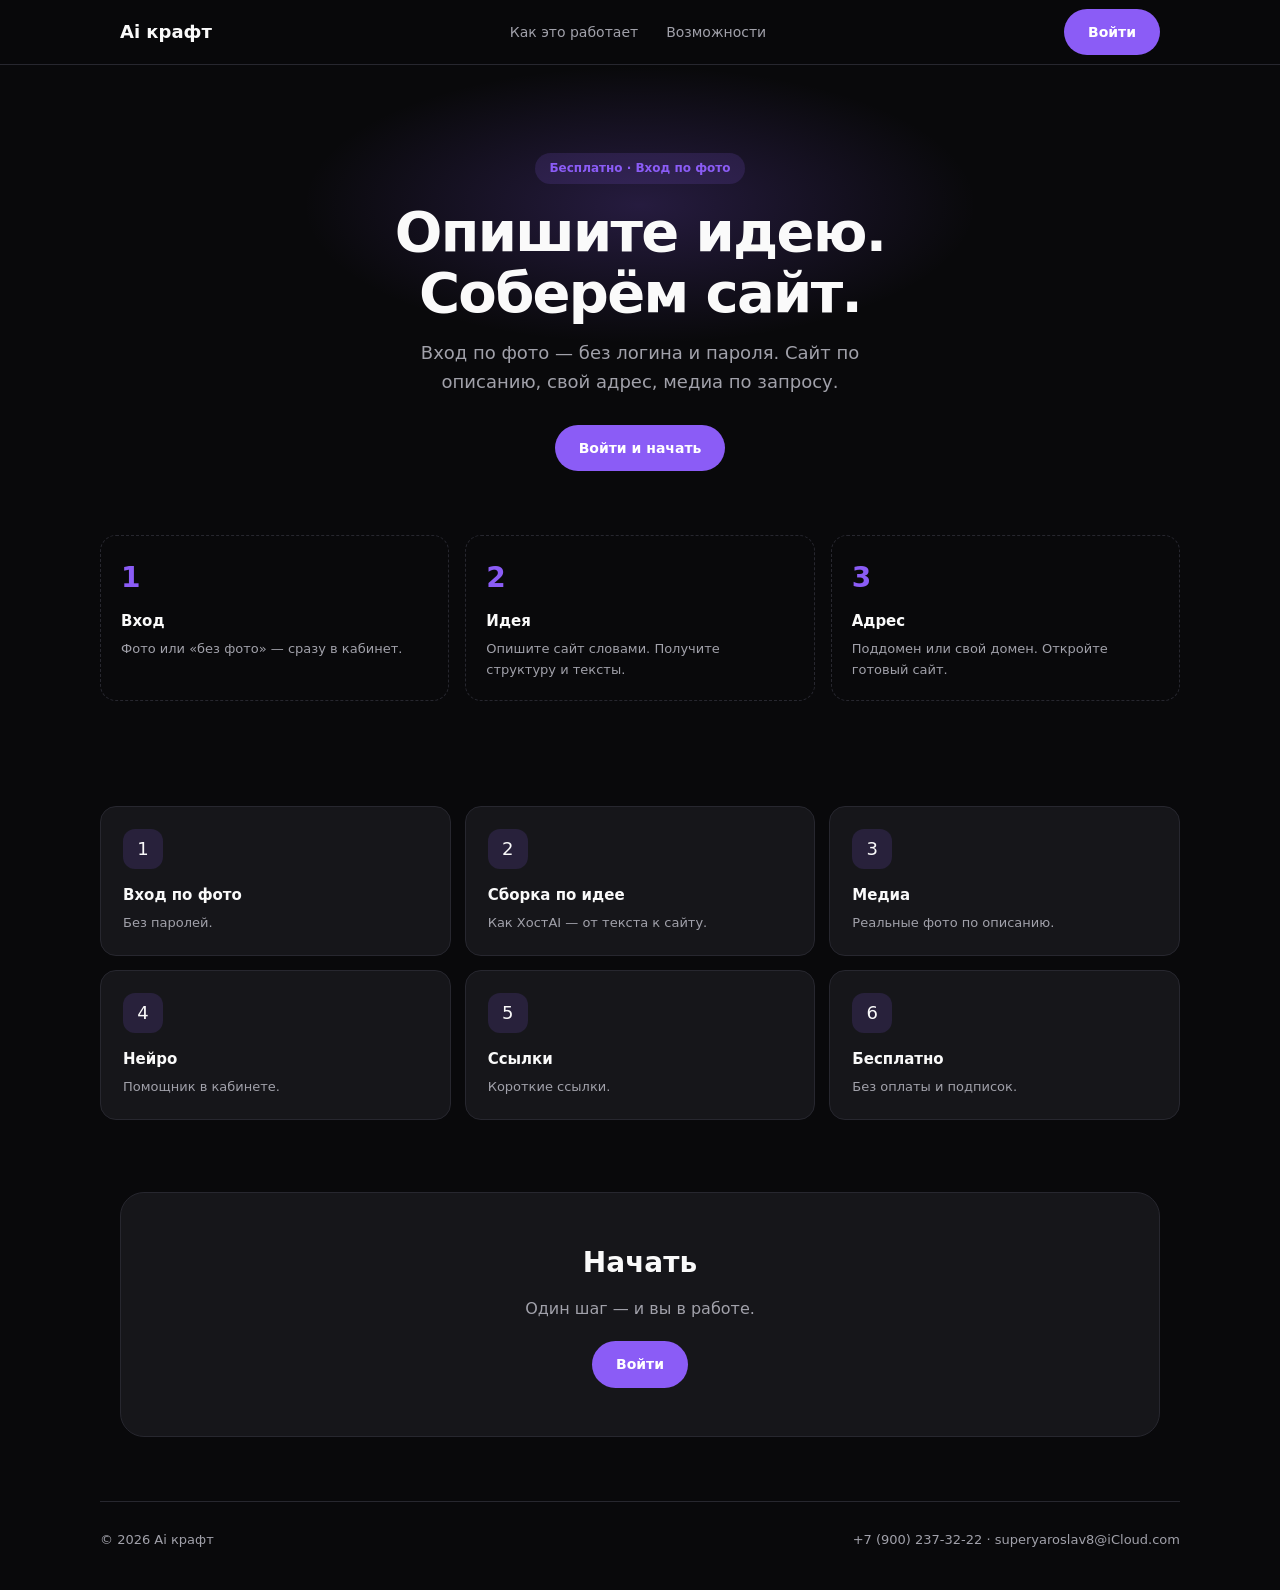
==== commit b332d4ee: "Auth uses enterWithPhoto; media real Pollinations images; index entry" ====
--- a/index.html
+++ b/index.html
@@ -3,79 +3,49 @@
 <head>
   <meta charset="UTF-8">
   <meta name="viewport" content="width=device-width, initial-scale=1">
-  <title>Ai крафт — вход по фото</title>
-  <meta name="description" content="Войдите по фото и соберите сайт. Бесплатно.">
+  <title>Ai крафт — опишите идею, соберём сайт</title>
+  <meta name="description" content="Создайте сайт с помощью ИИ. Вход по фото. Бесплатно.">
   <link rel="stylesheet" href="css/style.css">
-  <style>
-    .gate{min-height:100vh;display:grid;place-items:center;padding:24px;background:var(--bg)}
-    .gate-card{width:100%;max-width:420px;background:var(--surface);border:1px solid var(--border);border-radius:20px;padding:28px 24px;box-shadow:var(--shadow)}
-    .gate-card h1{font-size:22px;text-align:center;margin:12px 0 6px;font-weight:700}
-    .gate-card .lead{text-align:center;color:var(--text-muted);font-size:14px;margin-bottom:20px}
-    .cam-box{position:relative;aspect-ratio:4/3;background:#111;border-radius:16px;overflow:hidden;margin-bottom:14px;border:1px solid var(--border)}
-    .cam-box video,.cam-box img{width:100%;height:100%;object-fit:cover;display:block}
-    .cam-box .ph{position:absolute;inset:0;display:grid;place-items:center;color:#888;font-size:14px;padding:16px;text-align:center}
-    .gate-actions{display:flex;flex-direction:column;gap:8px}
-    .gate-alt{text-align:center;margin-top:16px;font-size:13px;color:var(--text-muted)}
-    .check{display:none;text-align:center;padding:12px;border-radius:12px;background:rgba(52,211,153,.12);color:var(--ok);font-size:14px;margin-bottom:12px}
-    .check.on{display:block}
-  </style>
 </head>
 <body>
-  <div class="gate" id="gate">
-    <div class="gate-card">
-      <div class="logo" style="justify-content:center;display:flex">Ai крафт</div>
-      <h1>Вход по фото</h1>
-      <p class="lead">Камера сфотографирует вас — и вы сразу в работе. Без логина и пароля.</p>
-      <div class="check" id="check">Проверено. Открываем кабинет…</div>
-      <div class="cam-box" id="camBox">
-        <video id="video" autoplay playsinline muted></video>
-        <img id="shot" alt="" hidden>
-        <div class="ph" id="ph">Разрешите камеру или войдите без фото</div>
+  <header class="header">
+    <div class="container header-inner">
+      <a href="index.html" class="logo">Ai крафт</a>
+      <nav class="nav">
+        <a href="#how">Как это работает</a>
+        <a href="#features">Возможности</a>
+      </nav>
+      <div class="header-actions">
+        <a class="btn-primary" href="pages/auth.html">Войти</a>
       </div>
-      <div class="form-group">
-        <label>Как к вам обращаться</label>
-        <input id="name" placeholder="Имя" autocomplete="name">
-      </div>
-      <div class="gate-actions">
-        <button type="button" class="btn-primary btn-block" id="btnSnap">Сфотографировать и войти</button>
-        <button type="button" class="btn-ghost btn-block" id="btnSkip" style="justify-content:center">Войти без фото</button>
-      </div>
-      <p class="gate-alt">Фото только на этом устройстве</p>
     </div>
-  </div>
+  </header>
+  <section class="hero container">
+    <div class="hero-glow" aria-hidden="true"></div>
+    <div class="hero-badge">Бесплатно · Вход по фото</div>
+    <h1>Опишите идею.<br>Соберём сайт.</h1>
+    <p>Вход по фото — без логина и пароля. Сайт по описанию, свой адрес, медиа по запросу.</p>
+    <div class="hero-cta">
+      <a class="btn-primary" href="pages/auth.html">Войти и начать</a>
+    </div>
+  </section>
+  <section class="container steps" id="how">
+    <div class="steps-grid">
+      <div class="step"><div class="step-n">1</div><h3>Вход</h3><p>Фото или «без фото» — сразу в кабинет.</p></div>
+      <div class="step"><div class="step-n">2</div><h3>Идея</h3><p>Опишите сайт словами. Получите структуру и тексты.</p></div>
+      <div class="step"><div class="step-n">3</div><h3>Адрес</h3><p>Поддомен или свой домен. Откройте готовый сайт.</p></div>
+    </div>
+  </section>
+  <section class="container features" id="features">
+    <div class="feature"><div class="feature-ico">1</div><h3>Вход по фото</h3><p>Без паролей.</p></div>
+    <div class="feature"><div class="feature-ico">2</div><h3>Сборка по идее</h3><p>Как ХостAI — от текста к сайту.</p></div>
+    <div class="feature"><div class="feature-ico">3</div><h3>Медиа</h3><p>Реальные фото по описанию.</p></div>
+    <div class="feature"><div class="feature-ico">4</div><h3>Нейро</h3><p>Помощник в кабинете.</p></div>
+    <div class="feature"><div class="feature-ico">5</div><h3>Ссылки</h3><p>Короткие ссылки.</p></div>
+    <div class="feature"><div class="feature-ico">6</div><h3>Бесплатно</h3><p>Без оплаты и подписок.</p></div>
+  </section>
+  <div class="container"><div class="cta-block"><h2>Начать</h2><p>Один шаг — и вы в работе.</p><a class="btn-primary" href="pages/auth.html">Войти</a></div></div>
+  <footer class="container footer-mini"><span>© 2026 Ai крафт</span><span><a href="tel:+79002373222">+7 (900) 237-32-22</a> · <a href="mailto:superyaroslav8@iCloud.com">superyaroslav8@iCloud.com</a></span></footer>
   <script src="js/core.js" defer></script>
-  <script>
-    document.addEventListener('DOMContentLoaded', async () => {
-      AC.applyTheme();
-      if (AC.getSession()) { location.href = 'pages/dashboard.html'; return; }
-      const video = document.getElementById('video');
-      const shot = document.getElementById('shot');
-      const ph = document.getElementById('ph');
-      let stream = null, photoData = null;
-      try {
-        stream = await navigator.mediaDevices.getUserMedia({ video: { facingMode: 'user' }, audio: false });
-        video.srcObject = stream; ph.hidden = true;
-      } catch (e) { ph.textContent = 'Камера недоступна — можно войти без фото'; }
-      function stopCam() { if (stream) stream.getTracks().forEach(t => t.stop()); }
-      function enter(withPhoto) {
-        const name = document.getElementById('name').value.trim() || 'Гость';
-        document.getElementById('check').classList.add('on');
-        AC.enterWithPhoto({ name, photoDataUrl: withPhoto ? photoData : null });
-        stopCam();
-        setTimeout(() => { location.href = 'pages/dashboard.html'; }, 500);
-      }
-      document.getElementById('btnSnap').onclick = () => {
-        if (stream && video.videoWidth) {
-          const c = document.createElement('canvas');
-          c.width = video.videoWidth; c.height = video.videoHeight;
-          c.getContext('2d').drawImage(video, 0, 0);
-          photoData = c.toDataURL('image/jpeg', 0.85);
-          shot.src = photoData; shot.hidden = false; video.hidden = true; ph.hidden = true;
-        }
-        enter(!!photoData);
-      };
-      document.getElementById('btnSkip').onclick = () => enter(false);
-    });
-  </script>
 </body>
 </html>
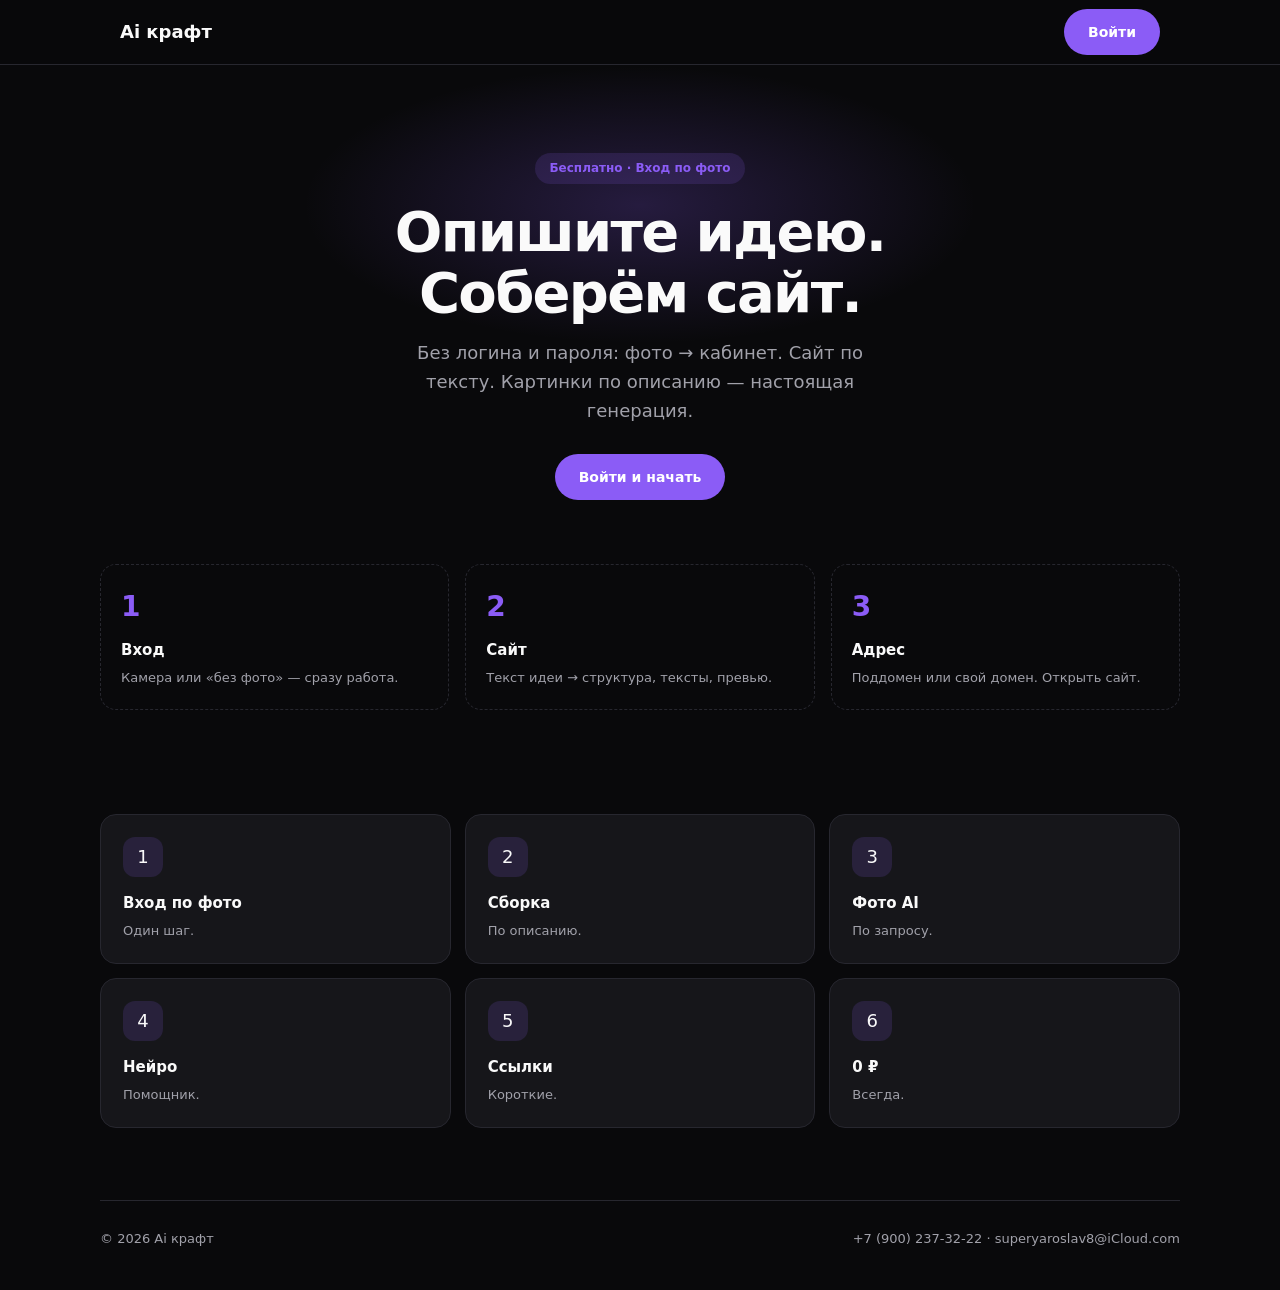
==== commit aae6c482: "Ideal flow: photo auth only, real image gen, working site open" ====
--- a/index.html
+++ b/index.html
@@ -3,20 +3,16 @@
 <head>
   <meta charset="UTF-8">
   <meta name="viewport" content="width=device-width, initial-scale=1">
-  <title>Ai крафт — опишите идею, соберём сайт</title>
-  <meta name="description" content="Создайте сайт с помощью ИИ. Вход по фото. Бесплатно.">
+  <title>Ai крафт — сайт по идее</title>
+  <meta name="description" content="Вход по фото. Сайт по описанию. Реальные изображения. Бесплатно.">
   <link rel="stylesheet" href="css/style.css">
 </head>
 <body>
   <header class="header">
     <div class="container header-inner">
       <a href="index.html" class="logo">Ai крафт</a>
-      <nav class="nav">
-        <a href="#how">Как это работает</a>
-        <a href="#features">Возможности</a>
-      </nav>
       <div class="header-actions">
-        <a class="btn-primary" href="pages/auth.html">Войти</a>
+        <a class="btn-primary" href="pages/auth.html" id="cta">Войти</a>
       </div>
     </div>
   </header>
@@ -24,28 +20,34 @@
     <div class="hero-glow" aria-hidden="true"></div>
     <div class="hero-badge">Бесплатно · Вход по фото</div>
     <h1>Опишите идею.<br>Соберём сайт.</h1>
-    <p>Вход по фото — без логина и пароля. Сайт по описанию, свой адрес, медиа по запросу.</p>
+    <p>Без логина и пароля: фото → кабинет. Сайт по тексту. Картинки по описанию — настоящая генерация.</p>
     <div class="hero-cta">
       <a class="btn-primary" href="pages/auth.html">Войти и начать</a>
     </div>
   </section>
   <section class="container steps" id="how">
     <div class="steps-grid">
-      <div class="step"><div class="step-n">1</div><h3>Вход</h3><p>Фото или «без фото» — сразу в кабинет.</p></div>
-      <div class="step"><div class="step-n">2</div><h3>Идея</h3><p>Опишите сайт словами. Получите структуру и тексты.</p></div>
-      <div class="step"><div class="step-n">3</div><h3>Адрес</h3><p>Поддомен или свой домен. Откройте готовый сайт.</p></div>
+      <div class="step"><div class="step-n">1</div><h3>Вход</h3><p>Камера или «без фото» — сразу работа.</p></div>
+      <div class="step"><div class="step-n">2</div><h3>Сайт</h3><p>Текст идеи → структура, тексты, превью.</p></div>
+      <div class="step"><div class="step-n">3</div><h3>Адрес</h3><p>Поддомен или свой домен. Открыть сайт.</p></div>
     </div>
   </section>
-  <section class="container features" id="features">
-    <div class="feature"><div class="feature-ico">1</div><h3>Вход по фото</h3><p>Без паролей.</p></div>
-    <div class="feature"><div class="feature-ico">2</div><h3>Сборка по идее</h3><p>Как ХостAI — от текста к сайту.</p></div>
-    <div class="feature"><div class="feature-ico">3</div><h3>Медиа</h3><p>Реальные фото по описанию.</p></div>
-    <div class="feature"><div class="feature-ico">4</div><h3>Нейро</h3><p>Помощник в кабинете.</p></div>
-    <div class="feature"><div class="feature-ico">5</div><h3>Ссылки</h3><p>Короткие ссылки.</p></div>
-    <div class="feature"><div class="feature-ico">6</div><h3>Бесплатно</h3><p>Без оплаты и подписок.</p></div>
+  <section class="container features">
+    <div class="feature"><div class="feature-ico">1</div><h3>Вход по фото</h3><p>Один шаг.</p></div>
+    <div class="feature"><div class="feature-ico">2</div><h3>Сборка</h3><p>По описанию.</p></div>
+    <div class="feature"><div class="feature-ico">3</div><h3>Фото AI</h3><p>По запросу.</p></div>
+    <div class="feature"><div class="feature-ico">4</div><h3>Нейро</h3><p>Помощник.</p></div>
+    <div class="feature"><div class="feature-ico">5</div><h3>Ссылки</h3><p>Короткие.</p></div>
+    <div class="feature"><div class="feature-ico">6</div><h3>0 ₽</h3><p>Всегда.</p></div>
   </section>
-  <div class="container"><div class="cta-block"><h2>Начать</h2><p>Один шаг — и вы в работе.</p><a class="btn-primary" href="pages/auth.html">Войти</a></div></div>
   <footer class="container footer-mini"><span>© 2026 Ai крафт</span><span><a href="tel:+79002373222">+7 (900) 237-32-22</a> · <a href="mailto:superyaroslav8@iCloud.com">superyaroslav8@iCloud.com</a></span></footer>
   <script src="js/core.js" defer></script>
+  <script>
+    document.addEventListener('DOMContentLoaded', () => {
+      if (typeof AC !== 'undefined' && AC.getSession()) {
+        location.replace('pages/dashboard.html');
+      }
+    });
+  </script>
 </body>
 </html>
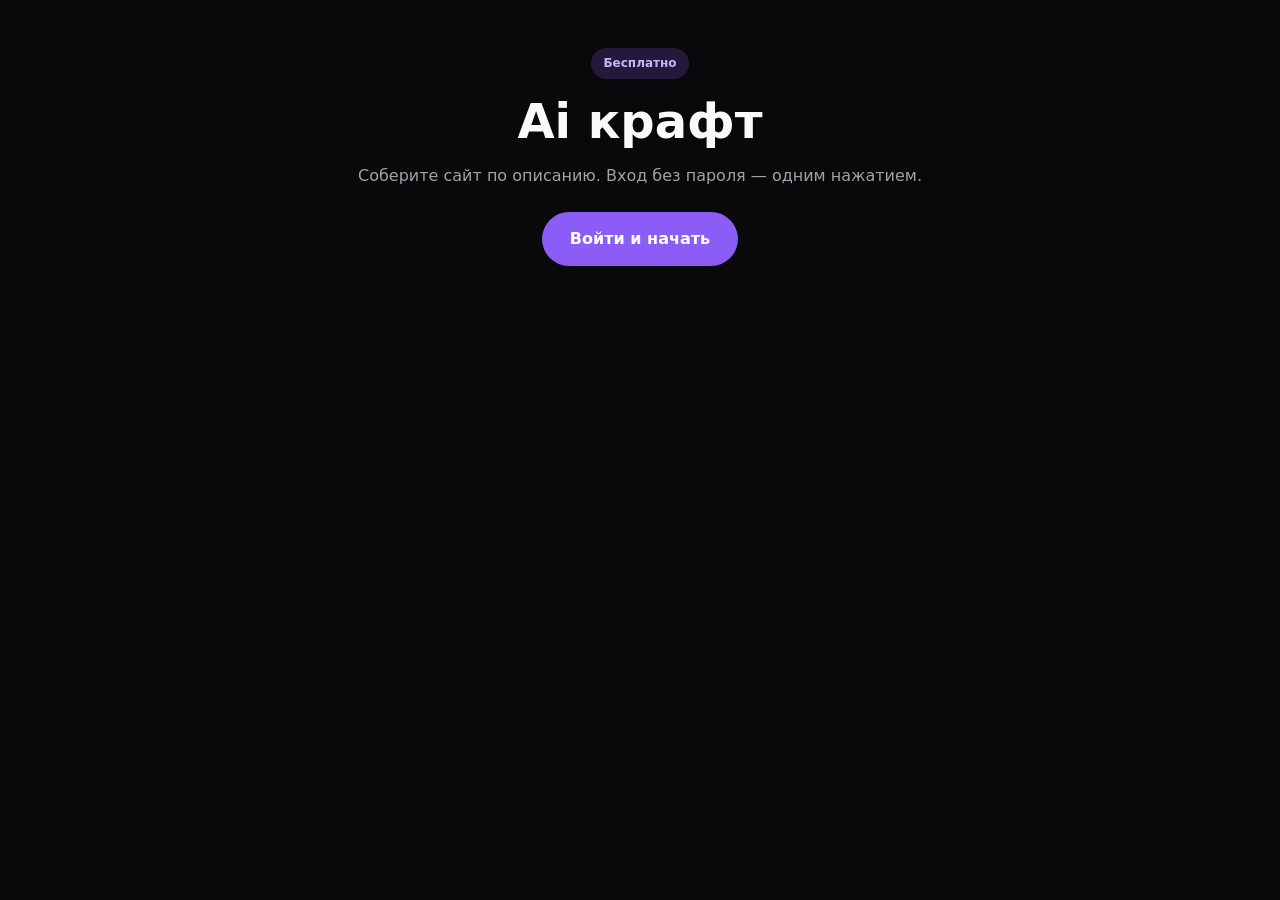
==== commit cd3cc0b7: "Bulletproof auth + cache bust v3 so changes actually load" ====
--- a/index.html
+++ b/index.html
@@ -3,51 +3,31 @@
 <head>
   <meta charset="UTF-8">
   <meta name="viewport" content="width=device-width, initial-scale=1">
-  <title>Ai крафт — сайт по идее</title>
-  <meta name="description" content="Вход по фото. Сайт по описанию. Реальные изображения. Бесплатно.">
-  <link rel="stylesheet" href="css/style.css">
+  <meta http-equiv="Cache-Control" content="no-cache">
+  <title>Ai крафт</title>
+  <link rel="stylesheet" href="css/style.css?v=3">
+  <style>
+    body{margin:0;font-family:system-ui,sans-serif;background:#09090b;color:#fafafa}
+    .wrap{max-width:720px;margin:0 auto;padding:48px 20px;text-align:center}
+    h1{font-size:clamp(28px,6vw,48px);line-height:1.1;margin:16px 0}
+    p{color:#a1a1aa;font-size:16px;line-height:1.5}
+    .btn{display:inline-block;margin-top:24px;padding:14px 28px;background:#8b5cf6;color:#fff;border-radius:999px;text-decoration:none;font-weight:600}
+    .badge{display:inline-block;padding:6px 12px;border-radius:999px;background:rgba(139,92,246,.2);color:#c4b5fd;font-size:12px;font-weight:600}
+  </style>
 </head>
 <body>
-  <header class="header">
-    <div class="container header-inner">
-      <a href="index.html" class="logo">Ai крафт</a>
-      <div class="header-actions">
-        <a class="btn-primary" href="pages/auth.html" id="cta">Войти</a>
-      </div>
-    </div>
-  </header>
-  <section class="hero container">
-    <div class="hero-glow" aria-hidden="true"></div>
-    <div class="hero-badge">Бесплатно · Вход по фото</div>
-    <h1>Опишите идею.<br>Соберём сайт.</h1>
-    <p>Без логина и пароля: фото → кабинет. Сайт по тексту. Картинки по описанию — настоящая генерация.</p>
-    <div class="hero-cta">
-      <a class="btn-primary" href="pages/auth.html">Войти и начать</a>
-    </div>
-  </section>
-  <section class="container steps" id="how">
-    <div class="steps-grid">
-      <div class="step"><div class="step-n">1</div><h3>Вход</h3><p>Камера или «без фото» — сразу работа.</p></div>
-      <div class="step"><div class="step-n">2</div><h3>Сайт</h3><p>Текст идеи → структура, тексты, превью.</p></div>
-      <div class="step"><div class="step-n">3</div><h3>Адрес</h3><p>Поддомен или свой домен. Открыть сайт.</p></div>
-    </div>
-  </section>
-  <section class="container features">
-    <div class="feature"><div class="feature-ico">1</div><h3>Вход по фото</h3><p>Один шаг.</p></div>
-    <div class="feature"><div class="feature-ico">2</div><h3>Сборка</h3><p>По описанию.</p></div>
-    <div class="feature"><div class="feature-ico">3</div><h3>Фото AI</h3><p>По запросу.</p></div>
-    <div class="feature"><div class="feature-ico">4</div><h3>Нейро</h3><p>Помощник.</p></div>
-    <div class="feature"><div class="feature-ico">5</div><h3>Ссылки</h3><p>Короткие.</p></div>
-    <div class="feature"><div class="feature-ico">6</div><h3>0 ₽</h3><p>Всегда.</p></div>
-  </section>
-  <footer class="container footer-mini"><span>© 2026 Ai крафт</span><span><a href="tel:+79002373222">+7 (900) 237-32-22</a> · <a href="mailto:superyaroslav8@iCloud.com">superyaroslav8@iCloud.com</a></span></footer>
-  <script src="js/core.js" defer></script>
+  <div class="wrap">
+    <div class="badge">Бесплатно</div>
+    <h1>Ai крафт</h1>
+    <p>Соберите сайт по описанию. Вход без пароля — одним нажатием.</p>
+    <a class="btn" href="pages/auth.html?v=3">Войти и начать</a>
+  </div>
   <script>
-    document.addEventListener('DOMContentLoaded', () => {
-      if (typeof AC !== 'undefined' && AC.getSession()) {
-        location.replace('pages/dashboard.html');
+    try {
+      if (JSON.parse(localStorage.getItem('aicraft_session') || 'null')) {
+        location.replace('pages/dashboard.html?v=3');
       }
-    });
+    } catch (e) {}
   </script>
 </body>
 </html>
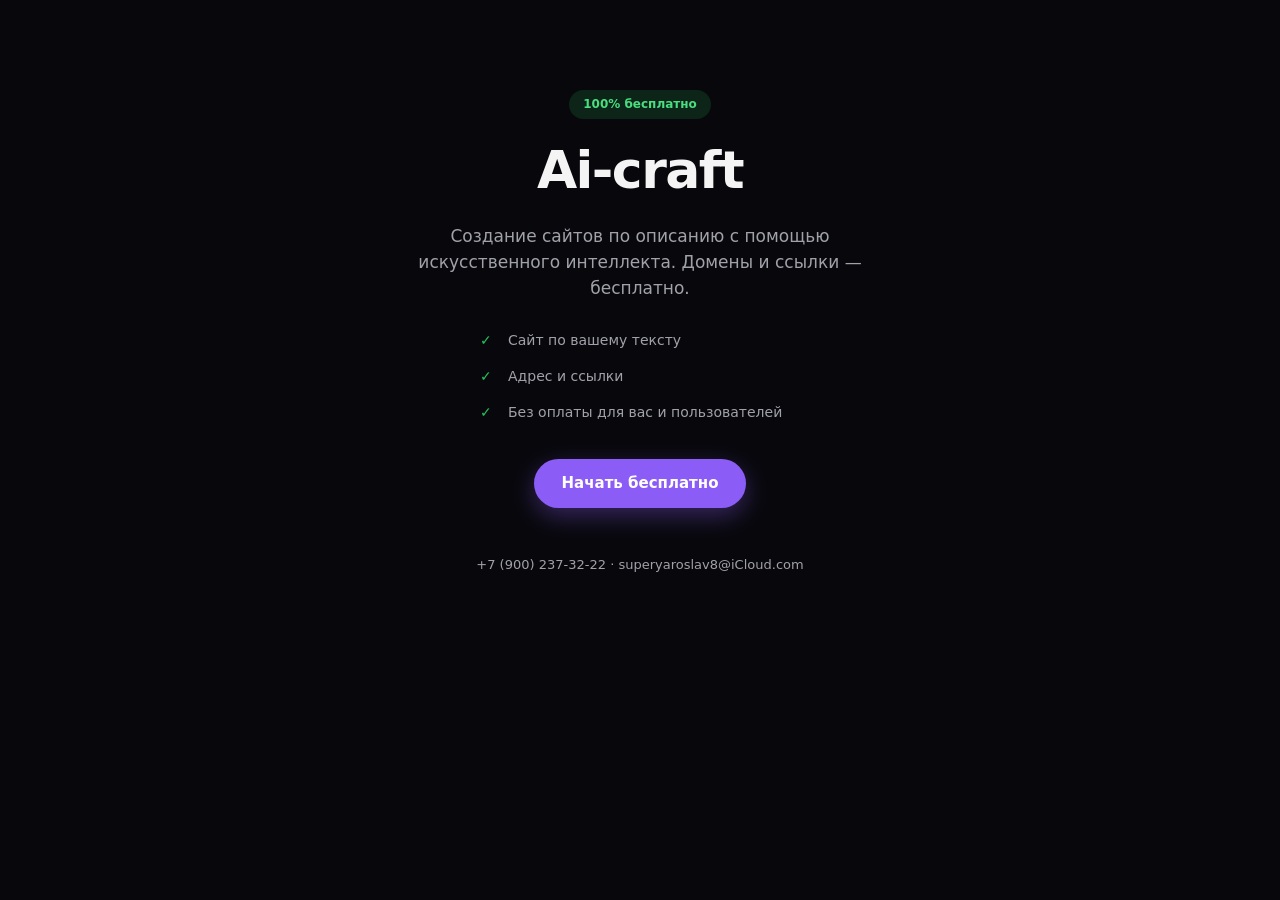
==== commit a64b0023: "Ai-craft: clean rebuild — correct name, free site builder" ====
--- a/index.html
+++ b/index.html
@@ -3,31 +3,29 @@
 <head>
   <meta charset="UTF-8">
   <meta name="viewport" content="width=device-width, initial-scale=1">
-  <meta http-equiv="Cache-Control" content="no-cache">
-  <title>Ai крафт</title>
-  <link rel="stylesheet" href="css/style.css?v=3">
-  <style>
-    body{margin:0;font-family:system-ui,sans-serif;background:#09090b;color:#fafafa}
-    .wrap{max-width:720px;margin:0 auto;padding:48px 20px;text-align:center}
-    h1{font-size:clamp(28px,6vw,48px);line-height:1.1;margin:16px 0}
-    p{color:#a1a1aa;font-size:16px;line-height:1.5}
-    .btn{display:inline-block;margin-top:24px;padding:14px 28px;background:#8b5cf6;color:#fff;border-radius:999px;text-decoration:none;font-weight:600}
-    .badge{display:inline-block;padding:6px 12px;border-radius:999px;background:rgba(139,92,246,.2);color:#c4b5fd;font-size:12px;font-weight:600}
-  </style>
+  <title>Ai-craft</title>
+  <meta name="description" content="Создание сайтов по описанию с помощью искусственного интеллекта и создание доменов и ссылок для сайтов полностью бесплатно.">
+  <link rel="stylesheet" href="css/app.css">
 </head>
 <body>
-  <div class="wrap">
-    <div class="badge">Бесплатно</div>
-    <h1>Ai крафт</h1>
-    <p>Соберите сайт по описанию. Вход без пароля — одним нажатием.</p>
-    <a class="btn" href="pages/auth.html?v=3">Войти и начать</a>
+  <div class="wrap center">
+    <p class="badge">100% бесплатно</p>
+    <h1>Ai-craft</h1>
+    <p class="lead">Создание сайтов по описанию с помощью искусственного интеллекта. Домены и ссылки — бесплатно.</p>
+    <ul class="home-list">
+      <li>Сайт по вашему тексту</li>
+      <li>Адрес и ссылки</li>
+      <li>Без оплаты для вас и пользователей</li>
+    </ul>
+    <a class="btn" href="app.html">Начать бесплатно</a>
+    <footer class="foot">
+      <a href="tel:+79002373222">+7 (900) 237-32-22</a>
+      ·
+      <a href="mailto:superyaroslav8@iCloud.com">superyaroslav8@iCloud.com</a>
+    </footer>
   </div>
   <script>
-    try {
-      if (JSON.parse(localStorage.getItem('aicraft_session') || 'null')) {
-        location.replace('pages/dashboard.html?v=3');
-      }
-    } catch (e) {}
+    try { if (localStorage.getItem('ak_session')) location.replace('app.html#sites'); } catch (e) {}
   </script>
 </body>
 </html>
--- a/css/app.css
+++ b/css/app.css
@@ -0,0 +1,55 @@
+*{box-sizing:border-box;margin:0;padding:0}
+:root{--bg:#08080c;--card:#14141c;--border:#2a2a36;--text:#f4f4f5;--muted:#a1a1aa;--accent:#8b5cf6;--ok:#22c55e}
+[data-theme=light]{--bg:#f8f8fb;--card:#fff;--border:#e4e4e7;--text:#18181b;--muted:#71717a}
+html,body{min-height:100%;font-family:system-ui,-apple-system,sans-serif;background:var(--bg);color:var(--text);line-height:1.45}
+a{color:var(--accent);text-decoration:none}
+.wrap{max-width:960px;margin:0 auto;padding:24px 16px}
+.center{text-align:center;padding-top:10vh}
+.badge{display:inline-block;padding:6px 14px;border-radius:999px;background:rgba(34,197,94,.15);color:#4ade80;font-size:12px;font-weight:700;margin-bottom:14px}
+h1{font-size:clamp(32px,7vw,52px);margin-bottom:14px;letter-spacing:-.03em}
+.lead{color:var(--muted);font-size:17px;max-width:480px;margin:0 auto 20px;line-height:1.55}
+.home-list{list-style:none;text-align:left;max-width:320px;margin:0 auto 28px;color:var(--muted);font-size:14px}
+.home-list li{padding:8px 0 8px 28px;position:relative}
+.home-list li:before{content:"✓";position:absolute;left:0;color:var(--ok);font-weight:700}
+.btn{display:inline-block;padding:14px 28px;background:var(--accent);color:#fff!important;border-radius:999px;font-weight:600;border:0;cursor:pointer;font-size:15px;box-shadow:0 8px 24px rgba(139,92,246,.35)}
+.btn:disabled{opacity:.5;cursor:not-allowed}
+.foot{margin-top:48px;font-size:13px;color:var(--muted)}
+.foot a{color:var(--muted)}
+.app{display:flex;min-height:100vh}
+.side{width:230px;border-right:1px solid var(--border);padding:18px 12px;background:var(--card);position:fixed;inset:0 auto 0 0;z-index:10}
+.side .brand{font-weight:800;font-size:18px;padding:8px 12px;margin-bottom:8px}
+.side .tag{font-size:11px;color:var(--muted);padding:0 12px 16px;line-height:1.4}
+.side nav a{display:block;padding:10px 12px;border-radius:10px;color:var(--muted);font-size:13px;margin-bottom:2px;font-weight:500}
+.side nav a.on,.side nav a:hover{background:rgba(139,92,246,.14);color:var(--accent)}
+.side .user{position:absolute;bottom:16px;left:12px;right:12px;font-size:12px;color:var(--muted);padding-top:12px;border-top:1px solid var(--border)}
+.main{margin-left:230px;flex:1;padding:28px 22px 40px;min-width:0}
+.page{display:none}.page.on{display:block}
+h2{font-size:24px;margin-bottom:6px}
+.sub{color:var(--muted);font-size:14px;margin-bottom:22px}
+.card{background:var(--card);border:1px solid var(--border);border-radius:16px;padding:16px;margin-bottom:12px}
+.grid{display:grid;grid-template-columns:1fr 1.05fr;gap:18px}
+@media(max-width:860px){.side{display:none}.main{margin-left:0;padding-bottom:88px}.grid{grid-template-columns:1fr}.mob{display:flex!important}}
+.mob{display:none;position:fixed;bottom:0;left:0;right:0;background:var(--card);border-top:1px solid var(--border);padding:10px 8px;justify-content:space-around;z-index:20}
+.mob a{font-size:11px;color:var(--muted);padding:8px;font-weight:600}
+.mob a.on{color:var(--accent)}
+label{display:block;font-size:12px;color:var(--muted);margin:12px 0 6px;font-weight:600}
+input,textarea,select{width:100%;padding:12px 14px;border-radius:12px;border:1px solid var(--border);background:var(--bg);color:var(--text);font:inherit}
+textarea{min-height:110px;resize:vertical}
+.chips{display:flex;gap:8px;flex-wrap:wrap;margin:10px 0}
+.chip{padding:8px 14px;border-radius:999px;border:1px solid var(--border);font-size:12px;cursor:pointer;background:var(--bg);font-weight:600}
+.chip.on{border-color:var(--accent);color:var(--accent);background:rgba(139,92,246,.12)}
+.preview{min-height:380px;border:1px solid var(--border);border-radius:16px;overflow:hidden;background:#fff}
+.preview iframe{width:100%;height:420px;border:0}
+.meta{font-size:12px;color:var(--accent);margin:4px 0 8px;font-weight:600}
+.actions{display:flex;gap:8px;flex-wrap:wrap;margin-top:12px}
+.actions button{font-size:12px;padding:8px 14px;border-radius:10px;border:1px solid var(--border);background:var(--bg);color:var(--muted);cursor:pointer;font-weight:600}
+.empty{text-align:center;padding:48px 20px;border:1px dashed var(--border);border-radius:16px;color:var(--muted)}
+.row{display:flex;align-items:center;justify-content:space-between;gap:12px;padding:14px 16px;border:1px solid var(--border);border-radius:14px;margin-bottom:10px;background:var(--card)}
+.toast{position:fixed;bottom:28px;left:50%;transform:translateX(-50%);background:#1c1c24;border:1px solid var(--border);padding:12px 18px;border-radius:12px;font-size:13px;opacity:0;transition:.2s;z-index:50}
+.toast.on{opacity:1}
+#chat{height:340px;overflow:auto;border:1px solid var(--border);border-radius:14px;padding:14px;margin-bottom:12px;background:var(--bg)}
+.msg{margin:8px 0;padding:10px 14px;border-radius:14px;font-size:14px;line-height:1.5;max-width:88%}
+.msg.bot{background:var(--card)}.msg.me{background:var(--accent);color:#fff;margin-left:auto}
+.chat-form{display:flex;gap:8px}.chat-form input{flex:1}
+img.gen{width:100%;border-radius:12px;display:block}
+.free-note{display:inline-flex;font-size:12px;color:#4ade80;font-weight:600;margin-left:8px}
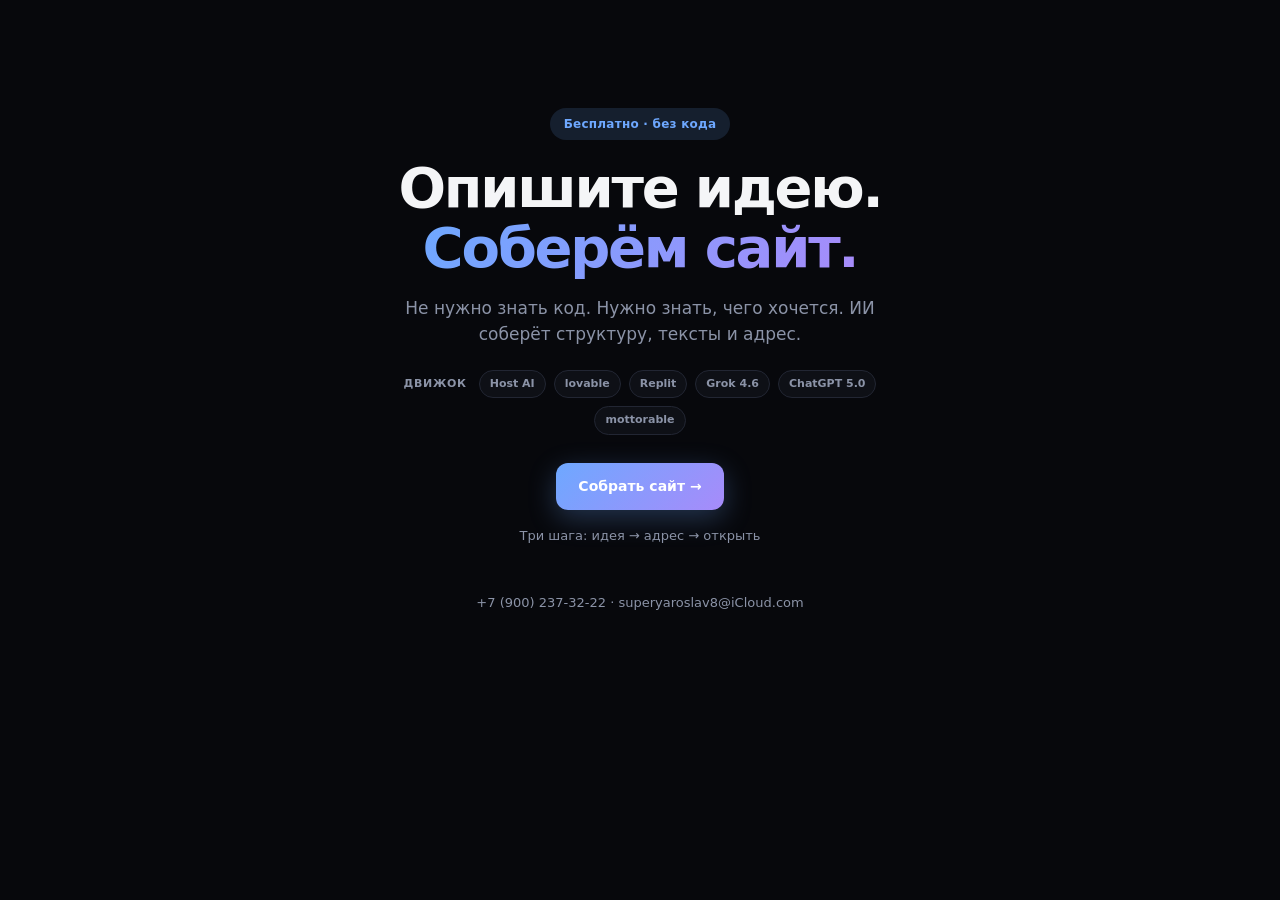
==== commit 602bbe84: "Host AI style + Grok/Replit tone; engine stack badges" ====
--- a/index.html
+++ b/index.html
@@ -3,29 +3,30 @@
 <head>
   <meta charset="UTF-8">
   <meta name="viewport" content="width=device-width, initial-scale=1">
-  <title>Ai-craft</title>
-  <meta name="description" content="Создание сайтов по описанию с помощью искусственного интеллекта и создание доменов и ссылок для сайтов полностью бесплатно.">
+  <title>Ai-craft — сайт по описанию</title>
+  <meta name="description" content="Опишите идею — Ai-craft соберёт сайт. Домены и ссылки бесплатно.">
   <link rel="stylesheet" href="css/app.css">
 </head>
 <body>
-  <div class="wrap center">
-    <p class="badge">100% бесплатно</p>
-    <h1>Ai-craft</h1>
-    <p class="lead">Создание сайтов по описанию с помощью искусственного интеллекта. Домены и ссылки — бесплатно.</p>
-    <ul class="home-list">
-      <li>Сайт по вашему тексту</li>
-      <li>Адрес и ссылки</li>
-      <li>Без оплаты для вас и пользователей</li>
-    </ul>
-    <a class="btn" href="app.html">Начать бесплатно</a>
-    <footer class="foot">
-      <a href="tel:+79002373222">+7 (900) 237-32-22</a>
-      ·
-      <a href="mailto:superyaroslav8@iCloud.com">superyaroslav8@iCloud.com</a>
-    </footer>
+  <div class="wrap center home-hero">
+    <p class="badge">Бесплатно · без кода</p>
+    <h1>Опишите идею.<br><span class="grad">Соберём сайт.</span></h1>
+    <p class="lead">Не нужно знать код. Нужно знать, чего хочется. ИИ соберёт структуру, тексты и адрес.</p>
+    <div class="engine-bar">
+      <span class="engine-label">Движок</span>
+      <span class="pill">Host AI</span>
+      <span class="pill">lovable</span>
+      <span class="pill">Replit</span>
+      <span class="pill">Grok 4.6</span>
+      <span class="pill">ChatGPT 5.0</span>
+      <span class="pill">mottorable</span>
+    </div>
+    <a class="btn" href="app.html">Собрать сайт →</a>
+    <p class="hint">Три шага: идея → адрес → открыть</p>
+    <footer class="foot">+7 (900) 237-32-22 · superyaroslav8@iCloud.com</footer>
   </div>
   <script>
-    try { if (localStorage.getItem('ak_session')) location.replace('app.html#sites'); } catch (e) {}
+    try { if (localStorage.getItem('ak_session')) location.replace('app.html#home'); } catch (e) {}
   </script>
 </body>
 </html>
--- a/css/app.css
+++ b/css/app.css
@@ -1,55 +1,85 @@
 *{box-sizing:border-box;margin:0;padding:0}
-:root{--bg:#08080c;--card:#14141c;--border:#2a2a36;--text:#f4f4f5;--muted:#a1a1aa;--accent:#8b5cf6;--ok:#22c55e}
-[data-theme=light]{--bg:#f8f8fb;--card:#fff;--border:#e4e4e7;--text:#18181b;--muted:#71717a}
-html,body{min-height:100%;font-family:system-ui,-apple-system,sans-serif;background:var(--bg);color:var(--text);line-height:1.45}
+:root{
+  --bg:#07080c;
+  --card:#0e1016;
+  --border:#222633;
+  --text:#f4f5f7;
+  --muted:#8b93a7;
+  --accent:#6ea8ff;
+  --accent2:#a78bfa;
+  --ok:#34d399;
+  --danger:#f87171;
+  --radius:14px;
+}
+[data-theme="light"]{
+  --bg:#f7f8fb;
+  --card:#fff;
+  --border:#e4e7ee;
+  --text:#12141a;
+  --muted:#667085;
+  --accent:#3b82f6;
+  --accent2:#7c3aed;
+}
+html,body{min-height:100%;font-family:ui-sans-serif,system-ui,-apple-system,"Segoe UI",sans-serif;background:var(--bg);color:var(--text);line-height:1.5;-webkit-font-smoothing:antialiased}
+body{overflow-x:hidden}
 a{color:var(--accent);text-decoration:none}
-.wrap{max-width:960px;margin:0 auto;padding:24px 16px}
-.center{text-align:center;padding-top:10vh}
-.badge{display:inline-block;padding:6px 14px;border-radius:999px;background:rgba(34,197,94,.15);color:#4ade80;font-size:12px;font-weight:700;margin-bottom:14px}
-h1{font-size:clamp(32px,7vw,52px);margin-bottom:14px;letter-spacing:-.03em}
-.lead{color:var(--muted);font-size:17px;max-width:480px;margin:0 auto 20px;line-height:1.55}
-.home-list{list-style:none;text-align:left;max-width:320px;margin:0 auto 28px;color:var(--muted);font-size:14px}
-.home-list li{padding:8px 0 8px 28px;position:relative}
-.home-list li:before{content:"✓";position:absolute;left:0;color:var(--ok);font-weight:700}
-.btn{display:inline-block;padding:14px 28px;background:var(--accent);color:#fff!important;border-radius:999px;font-weight:600;border:0;cursor:pointer;font-size:15px;box-shadow:0 8px 24px rgba(139,92,246,.35)}
-.btn:disabled{opacity:.5;cursor:not-allowed}
+button,input,textarea,select{font:inherit}
+.wrap{max-width:920px;margin:0 auto;padding:28px 18px}
+.center{text-align:center}
+.home-hero{padding-top:12vh;padding-bottom:8vh}
+.grad{background:linear-gradient(120deg,var(--accent),var(--accent2));-webkit-background-clip:text;background-clip:text;color:transparent}
+.badge{display:inline-flex;padding:7px 14px;border-radius:999px;background:color-mix(in srgb,var(--accent) 14%,transparent);color:var(--accent);font-size:12px;font-weight:700;letter-spacing:.02em;margin-bottom:18px}
+h1{font-size:clamp(34px,7vw,56px);line-height:1.08;letter-spacing:-.04em;margin-bottom:16px;font-weight:750}
+.lead{color:var(--muted);font-size:17px;max-width:480px;margin:0 auto 22px;line-height:1.55}
+.engine-bar{display:flex;flex-wrap:wrap;gap:8px;justify-content:center;align-items:center;margin:0 auto 28px;max-width:560px}
+.engine-label{font-size:11px;color:var(--muted);font-weight:700;text-transform:uppercase;letter-spacing:.06em;margin-right:4px}
+.pill{font-size:11px;padding:5px 10px;border-radius:999px;border:1px solid var(--border);color:var(--muted);background:var(--card);font-weight:600}
+.hint{margin-top:16px;font-size:13px;color:var(--muted)}
 .foot{margin-top:48px;font-size:13px;color:var(--muted)}
 .foot a{color:var(--muted)}
+.btn{display:inline-flex;align-items:center;justify-content:center;gap:6px;padding:13px 22px;background:linear-gradient(135deg,var(--accent),var(--accent2));color:#fff!important;border:0;border-radius:12px;font-weight:700;font-size:14px;cursor:pointer;box-shadow:0 8px 28px color-mix(in srgb,var(--accent) 28%,transparent);transition:transform .15s,opacity .15s}
+.btn:hover{transform:translateY(-1px)}
+.btn:active{transform:none}
+.btn.secondary{background:transparent;color:var(--text)!important;border:1px solid var(--border);box-shadow:none}
 .app{display:flex;min-height:100vh}
-.side{width:230px;border-right:1px solid var(--border);padding:18px 12px;background:var(--card);position:fixed;inset:0 auto 0 0;z-index:10}
-.side .brand{font-weight:800;font-size:18px;padding:8px 12px;margin-bottom:8px}
-.side .tag{font-size:11px;color:var(--muted);padding:0 12px 16px;line-height:1.4}
-.side nav a{display:block;padding:10px 12px;border-radius:10px;color:var(--muted);font-size:13px;margin-bottom:2px;font-weight:500}
-.side nav a.on,.side nav a:hover{background:rgba(139,92,246,.14);color:var(--accent)}
-.side .user{position:absolute;bottom:16px;left:12px;right:12px;font-size:12px;color:var(--muted);padding-top:12px;border-top:1px solid var(--border)}
-.main{margin-left:230px;flex:1;padding:28px 22px 40px;min-width:0}
-.page{display:none}.page.on{display:block}
-h2{font-size:24px;margin-bottom:6px}
-.sub{color:var(--muted);font-size:14px;margin-bottom:22px}
-.card{background:var(--card);border:1px solid var(--border);border-radius:16px;padding:16px;margin-bottom:12px}
+.side{width:232px;border-right:1px solid var(--border);padding:18px 12px;background:var(--card);position:fixed;inset:0 auto 0 0;z-index:10}
+.brand{font-weight:800;font-size:18px;padding:8px 12px;letter-spacing:-.02em}
+.tag{font-size:11px;color:var(--muted);padding:0 12px 16px;line-height:1.4}
+.side nav a{display:block;padding:11px 12px;border-radius:11px;color:var(--muted);font-size:13px;margin-bottom:2px;font-weight:650;transition:background .15s,color .15s}
+.side nav a:hover,.side nav a.on{background:color-mix(in srgb,var(--accent) 12%,transparent);color:var(--accent)}
+.user{position:absolute;bottom:16px;left:12px;right:12px;font-size:12px;color:var(--muted);padding-top:12px;border-top:1px solid var(--border)}
+.main{margin-left:232px;flex:1;padding:28px 26px 56px;min-width:0}
+.page{display:none;max-width:1120px;margin:0 auto}
+.page.on{display:block}
+h2{font-size:26px;margin-bottom:6px;letter-spacing:-.03em;font-weight:750}
+h3{font-size:15px;font-weight:700}
+.sub{color:var(--muted);font-size:14px;margin-bottom:18px}
+.card{background:var(--card);border:1px solid var(--border);border-radius:var(--radius);padding:16px;margin-bottom:12px}
+.meta{font-size:12px;color:var(--accent);margin:4px 0;font-weight:700;word-break:break-all}
+.actions{display:flex;gap:7px;flex-wrap:wrap;margin-top:10px}
+.actions button{font-size:12px;padding:8px 12px;border-radius:10px;border:1px solid var(--border);background:var(--bg);color:var(--muted);cursor:pointer;font-weight:650}
+.actions button:hover{color:var(--text);border-color:var(--accent)}
 .grid{display:grid;grid-template-columns:1fr 1.05fr;gap:18px}
-@media(max-width:860px){.side{display:none}.main{margin-left:0;padding-bottom:88px}.grid{grid-template-columns:1fr}.mob{display:flex!important}}
-.mob{display:none;position:fixed;bottom:0;left:0;right:0;background:var(--card);border-top:1px solid var(--border);padding:10px 8px;justify-content:space-around;z-index:20}
-.mob a{font-size:11px;color:var(--muted);padding:8px;font-weight:600}
-.mob a.on{color:var(--accent)}
-label{display:block;font-size:12px;color:var(--muted);margin:12px 0 6px;font-weight:600}
-input,textarea,select{width:100%;padding:12px 14px;border-radius:12px;border:1px solid var(--border);background:var(--bg);color:var(--text);font:inherit}
-textarea{min-height:110px;resize:vertical}
+.preview{min-height:420px;border:1px solid var(--border);border-radius:var(--radius);overflow:hidden;background:#fff}
+.preview iframe{width:100%;height:420px;border:0}
+label{display:block;font-size:12px;color:var(--muted);margin:12px 0 6px;font-weight:700}
+input,textarea,select{width:100%;padding:12px 14px;border:1px solid var(--border);border-radius:12px;background:var(--bg);color:var(--text);outline:none}
+input:focus,textarea:focus,select:focus{border-color:var(--accent);box-shadow:0 0 0 3px color-mix(in srgb,var(--accent) 18%,transparent)}
+textarea{min-height:140px;resize:vertical}
 .chips{display:flex;gap:8px;flex-wrap:wrap;margin:10px 0}
-.chip{padding:8px 14px;border-radius:999px;border:1px solid var(--border);font-size:12px;cursor:pointer;background:var(--bg);font-weight:600}
-.chip.on{border-color:var(--accent);color:var(--accent);background:rgba(139,92,246,.12)}
-.preview{min-height:380px;border:1px solid var(--border);border-radius:16px;overflow:hidden;background:#fff}
-.preview iframe{width:100%;height:420px;border:0}
-.meta{font-size:12px;color:var(--accent);margin:4px 0 8px;font-weight:600}
-.actions{display:flex;gap:8px;flex-wrap:wrap;margin-top:12px}
-.actions button{font-size:12px;padding:8px 14px;border-radius:10px;border:1px solid var(--border);background:var(--bg);color:var(--muted);cursor:pointer;font-weight:600}
-.empty{text-align:center;padding:48px 20px;border:1px dashed var(--border);border-radius:16px;color:var(--muted)}
-.row{display:flex;align-items:center;justify-content:space-between;gap:12px;padding:14px 16px;border:1px solid var(--border);border-radius:14px;margin-bottom:10px;background:var(--card)}
-.toast{position:fixed;bottom:28px;left:50%;transform:translateX(-50%);background:#1c1c24;border:1px solid var(--border);padding:12px 18px;border-radius:12px;font-size:13px;opacity:0;transition:.2s;z-index:50}
+.chip{padding:8px 14px;border:1px solid var(--border);border-radius:999px;font-size:12px;cursor:pointer;background:var(--bg);font-weight:650;color:var(--text)}
+.chip.on{border-color:var(--accent);color:var(--accent);background:color-mix(in srgb,var(--accent) 12%,transparent)}
+.row{display:flex;align-items:center;justify-content:space-between;gap:14px;padding:14px 16px;border:1px solid var(--border);border-radius:14px;margin-bottom:10px;background:var(--card)}
+.toast{position:fixed;bottom:28px;left:50%;transform:translateX(-50%);background:var(--card);border:1px solid var(--border);padding:12px 18px;border-radius:12px;font-size:13px;opacity:0;pointer-events:none;transition:opacity .2s;z-index:50;max-width:90vw;box-shadow:0 12px 40px rgba(0,0,0,.35)}
 .toast.on{opacity:1}
-#chat{height:340px;overflow:auto;border:1px solid var(--border);border-radius:14px;padding:14px;margin-bottom:12px;background:var(--bg)}
-.msg{margin:8px 0;padding:10px 14px;border-radius:14px;font-size:14px;line-height:1.5;max-width:88%}
-.msg.bot{background:var(--card)}.msg.me{background:var(--accent);color:#fff;margin-left:auto}
-.chat-form{display:flex;gap:8px}.chat-form input{flex:1}
-img.gen{width:100%;border-radius:12px;display:block}
-.free-note{display:inline-flex;font-size:12px;color:#4ade80;font-weight:600;margin-left:8px}
+.mob{display:none}
+.widget{border:1px solid var(--border);border-radius:var(--radius);padding:14px 16px;background:var(--card);margin-bottom:12px;font-size:13px;color:var(--muted)}
+.widget strong{color:var(--text);display:block;margin-bottom:4px;font-size:13px}
+@media (max-width:860px){
+  .side{display:none}
+  .main{margin-left:0;padding:20px 14px 88px}
+  .grid{grid-template-columns:1fr}
+  .mob{display:flex;position:fixed;bottom:0;left:0;right:0;background:var(--card);border-top:1px solid var(--border);padding:9px 6px;justify-content:space-around;z-index:20}
+  .mob a{font-size:11px;color:var(--muted);padding:8px;font-weight:700}
+  .mob a.on{color:var(--accent)}
+}
